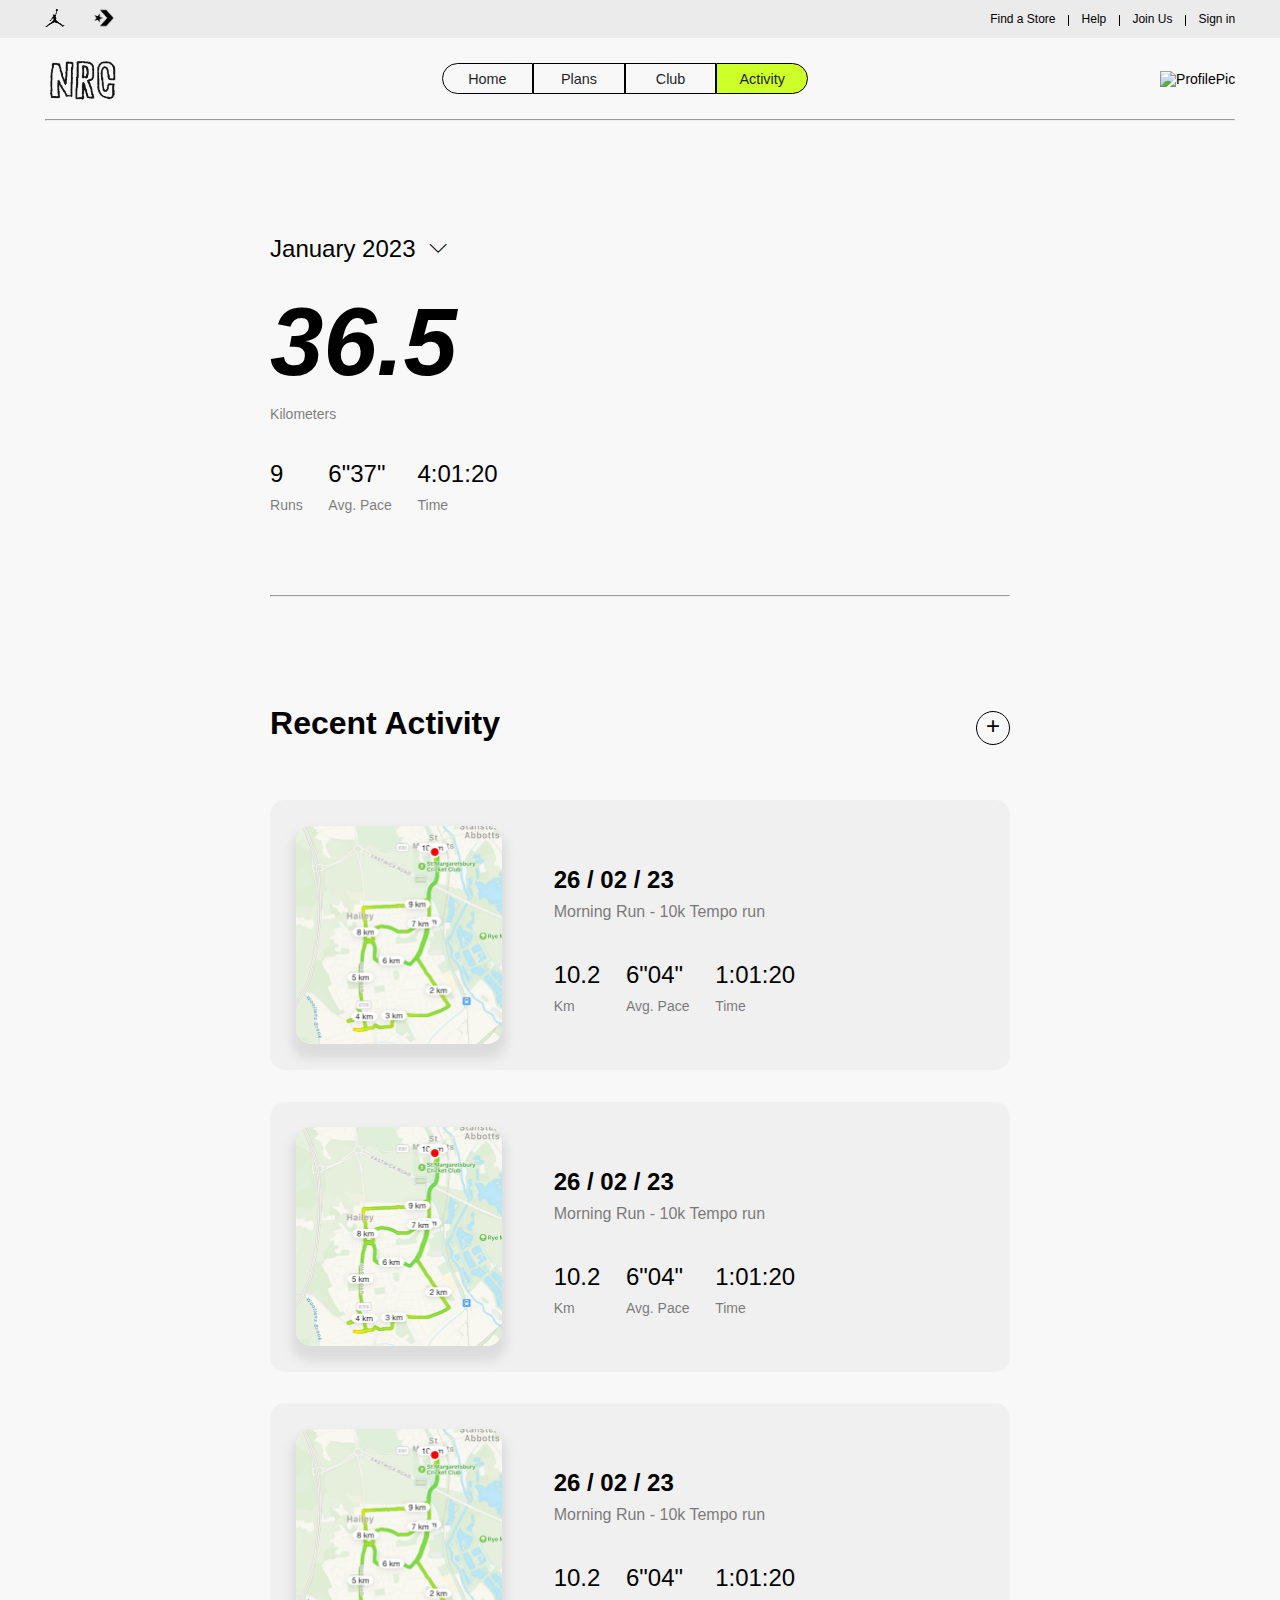
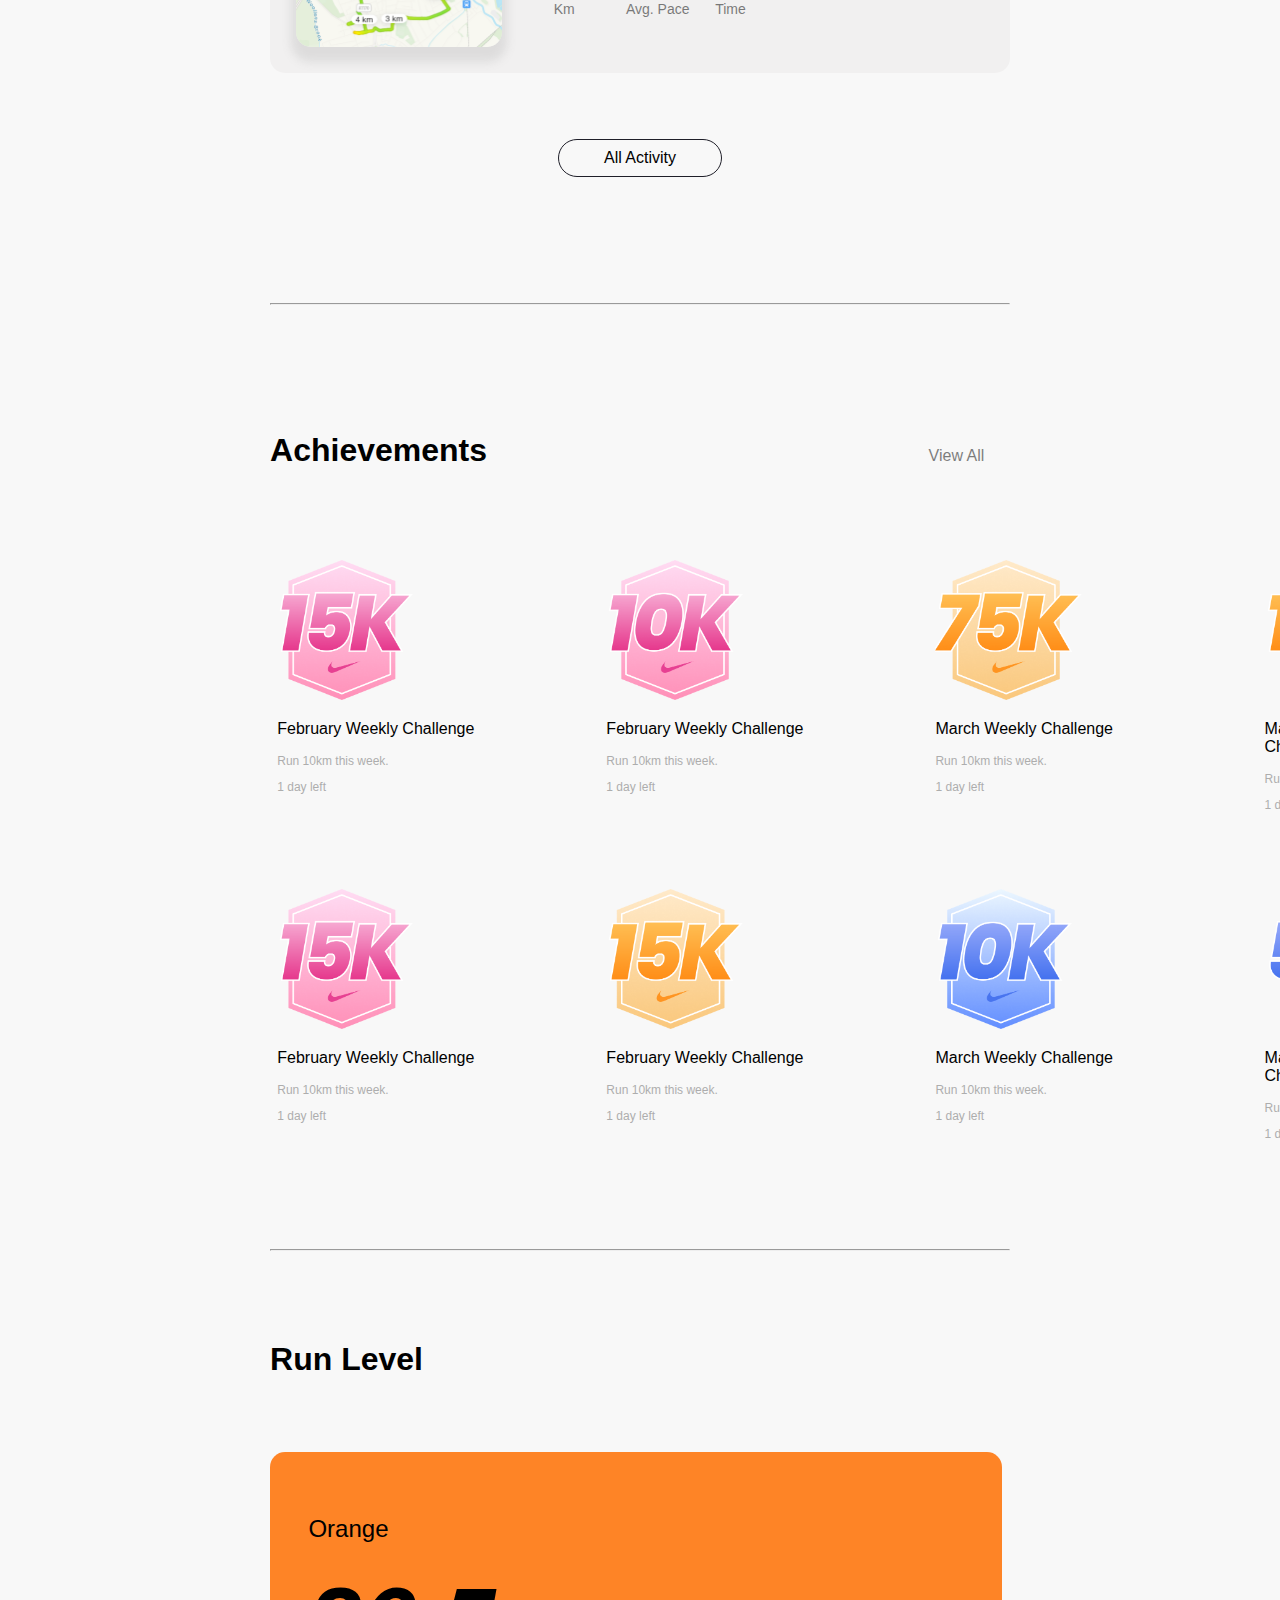
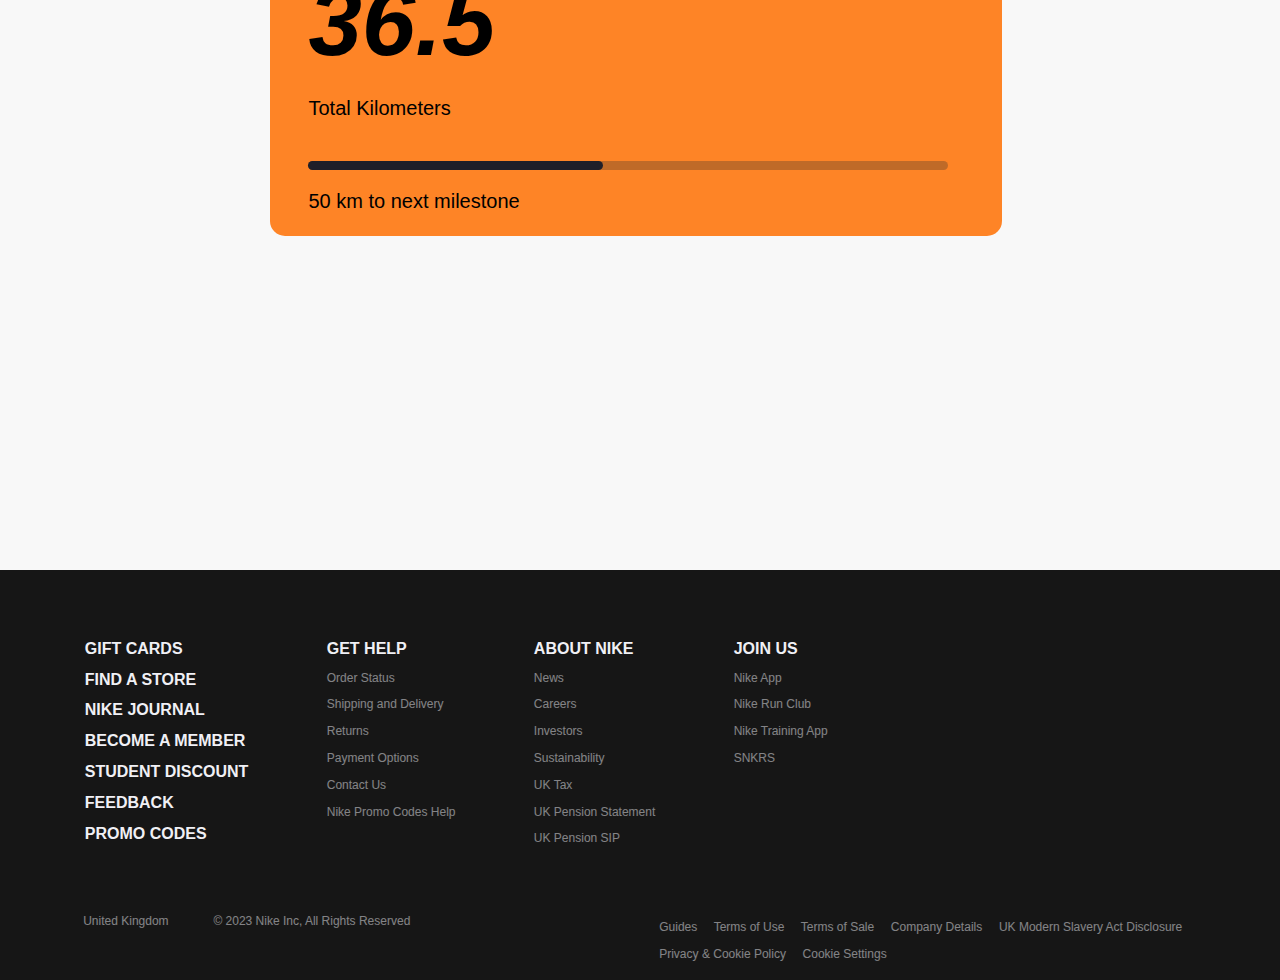
==== indexActivity.html @ 85a92c1f "modal working for activity page but non else" ====
<!DOCTYPE html>
<html lang="en">

<head>
  <meta charset="UTF-8" />
  <meta http-equiv="X-UA-Compatible" content="IE=edge" />
  <meta name="viewport" content="width=device-width, initial-scale=1.0" />
  <title>NRC</title>
  <!--SWIPER-->
  <link rel="stylesheet" href="https://cdn.jsdelivr.net/npm/swiper@9/swiper-bundle.min.css" />
  <link rel="stylesheet" href="style.css" />
  <link rel="stylesheet" href="activity.css" />
  <link rel="icon" type="image/png" href="/Images/swoosh.jpeg" />
</head>

<body>
  <!--VERY TOP BAR------------------------------->
  <section class="nikeNav">
    <span class="topLogos">
      <img class="jordCon" src="Images/jordanJumpman.png" alt="Jordan" />
      <img class="jordCon conLeft" src="Images/converse.png" alt="Converse" />
    </span>
    <ul class="nikeNavList">
      <li>Find a Store</li>
      <hr class="hr1" />
      <li>Help</li>
      <hr class="hr1" />
      <li>Join Us</li>
      <hr class="hr1" />
      <li>Sign in</li>
    </ul>
  </section>

  <!--NAV BAR------------------------------------->
  <section class="mainNavBar ">
    <nav class="nikeLogoSizing">
      <img class="nikeLogo" src="Images/NRC 1 1.png" alt="NIKE LOGO" />
    </nav>
    <span class="navBtns">
      <a href="index.html">
        <nav class="navBtnsStyle curvedEdgeLeft homeBtn">
          <p>Home</p>
        </nav>
      </a>
      <a href="indexPlans.html">
        <nav class="navBtnsStyle plansBtn">
          <p>Plans</p>
        </nav>
      </a>
      <a href="indexClub.html">
        <nav class="navBtnsStyle clubBtn">
          <p>Club</p>
        </nav>
      </a>
      <a href="indexActivity.html">
        <nav class="navBtnsStyle green curvedEdgeRight activityBtn">
          <p>Activity</p>
        </nav>
      </a>
    </span>
    <nav class="pfpSizing ">
      <img class="pfp show-modal-three " style="cursor: pointer;" src="Images/pfp.png" alt="ProfilePic" />
    </nav>
    <div class="modalThree hidden">
      <button class="close-modal-three">&times;</button>
      <img class="pfp show-modal-three pfpModalImg" style="cursor: pointer;" src="Images/pfp.png" alt="ProfilePic" />
      <h2>LEO ROBERTS</h2>
      <hr class="divider">
    <span class="friends">
      <span class="friends-titles">
      <p>FRIENDS</p>
      <input type="text" placeholder="Add friends">
    </span>
      <span class="friend-list">
        <span>
        <img class="pfp show-modal-three " style="cursor: pointer;" src="Images/pfp.png" alt="ProfilePic" />
        <p>Friend1</p>
      </span>
      <span>
        <img class="pfp show-modal-three " style="cursor: pointer;" src="Images/pfp.png" alt="ProfilePic" />
        <p>Friend1</p>
      </span>
      <span>
        <img class="pfp show-modal-three " style="cursor: pointer;" src="Images/pfp.png" alt="ProfilePic" />
        <p>Friend1</p>
      </span>
      <span>
        <img class="pfp show-modal-three " style="cursor: pointer;" src="Images/pfp.png" alt="ProfilePic" />
        <p>Friend1</p>
      </span>
      <span>
        <img class="pfp show-modal-three " style="cursor: pointer;" src="Images/pfp.png" alt="ProfilePic" />
        <p>Friend1</p>
      </span>
      <span>
        <img class="pfp show-modal-three " style="cursor: pointer;" src="Images/pfp.png" alt="ProfilePic" />
        <p>Friend1</p>
      </span>
      </span>
    </span>
    </div>
  </section>

  <div class="hiddenSpace nav--hidden"></div>


  <div id="mainPadding">

    <hr class="hr2" />

    <section class="top-section">
      <div class="left-stats">
        <p class="month-selector">January 2023 <span>⌵</span></p>

        <span>
          <p class="km-number">36.5</p>
          <p class="overall-descript">Kilometers</p>
        </span>

        <div class="left-overalls">
          <span>
            <p class="overall-numbers">9</p>
            <p class="overall-descript">Runs</p>
          </span>
          <span>
            <p class="overall-numbers">6"37"</p>
            <p class="overall-descript">Avg. Pace</p>
          </span>
          <span>
            <p class="overall-numbers">4:01:20</p>
            <p class="overall-descript">Time</p>
          </span>
        </div>
      </div>

      <div class="right-stats">
        <canvas id="myChart"></canvas>
      </div>
    </section>

    <hr class="hr3" />

    <header>
      <div>
        <h1 class="recentActivity">Recent Activity</h1>
      </div>
      <p class="add-run-button">+</p>
    </header>


    <section class="activity-pics">
      <div class="activity-picture">
        <img class="route" src="Images/map4.png" alt="map-pic" />

        <div class="right-run">
          <div>
            <span>
              <p class="run-date">26 / 02 / 23</p>
              <p class="run-title">Morning Run - 10k Tempo run</p>
            </span>
          </div>

          <div class="left-overalls run-stats">
            <span>
              <p class="overall-numbers">10.2</p>
              <p class="overall-descript">Km</p>
            </span>
            <span>
              <p class="overall-numbers">6"04"</p>
              <p class="overall-descript">Avg. Pace</p>
            </span>
            <span>
              <p class="overall-numbers">1:01:20</p>
              <p class="overall-descript">Time</p>
            </span>
          </div>
        </div>
      </div>
      <div class="activity-picture">
        <img class="route" src="Images/map4.png" alt="map-pic" />

        <div class="right-run">
          <div>
            <span>
              <p class="run-date">26 / 02 / 23</p>
              <p class="run-title">Morning Run - 10k Tempo run</p>
            </span>
          </div>

          <div class="left-overalls run-stats">
            <span>
              <p class="overall-numbers">10.2</p>
              <p class="overall-descript">Km</p>
            </span>
            <span>
              <p class="overall-numbers">6"04"</p>
              <p class="overall-descript">Avg. Pace</p>
            </span>
            <span>
              <p class="overall-numbers">1:01:20</p>
              <p class="overall-descript">Time</p>
            </span>
          </div>
        </div>
      </div>
      <div class="activity-picture">
        <img class="route" src="Images/map4.png" alt="map-pic" />

        <div class="right-run">
          <div>
            <span>
              <p class="run-date">26 / 02 / 23</p>
              <p class="run-title">Morning Run - 10k Tempo run</p>
            </span>
          </div>

          <div class="left-overalls run-stats">
            <span>
              <p class="overall-numbers">10.2</p>
              <p class="overall-descript">Km</p>
            </span>
            <span>
              <p class="overall-numbers">6"04"</p>
              <p class="overall-descript">Avg. Pace</p>
            </span>
            <span>
              <p class="overall-numbers">1:01:20</p>
              <p class="overall-descript">Time</p>
            </span>
          </div>
        </div>
      </div>
    </section>
    <span class="buttonFlex">
      <button class="show-modal" href="">All Activity</button>
    </span>

    <div class="modal hidden">
      <button class="close-modal">&times;</button>
      <h2>All Activity</h2>
      <section>
        <div class="activity-picture">
          <img class="route" src="Images/map4.png" alt="map-pic" />

          <div class="right-run">
            <div>
              <span>
                <p class="run-date">26 / 02 / 23</p>
                <p class="run-title">Morning Run - 10k Tempo run</p>
              </span>
            </div>

            <div class="left-overalls run-stats">
              <span>
                <p class="overall-numbers">10.2</p>
                <p class="overall-descript">Km</p>
              </span>
              <span>
                <p class="overall-numbers">6"04"</p>
                <p class="overall-descript">Avg. Pace</p>
              </span>
              <span>
                <p class="overall-numbers">1:01:20</p>
                <p class="overall-descript">Time</p>
              </span>
            </div>
          </div>
        </div>
        <div class="activity-picture">
          <img class="route" src="Images/map4.png" alt="map-pic" />

          <div class="right-run">
            <div>
              <span>
                <p class="run-date">26 / 02 / 23</p>
                <p class="run-title">Morning Run - 10k Tempo run</p>
              </span>
            </div>

            <div class="left-overalls run-stats">
              <span>
                <p class="overall-numbers">10.2</p>
                <p class="overall-descript">Km</p>
              </span>
              <span>
                <p class="overall-numbers">6"04"</p>
                <p class="overall-descript">Avg. Pace</p>
              </span>
              <span>
                <p class="overall-numbers">1:01:20</p>
                <p class="overall-descript">Time</p>
              </span>
            </div>
          </div>
        </div>
        <div class="activity-picture">
          <img class="route" src="Images/map4.png" alt="map-pic" />

          <div class="right-run">
            <div>
              <span>
                <p class="run-date">26 / 02 / 23</p>
                <p class="run-title">Morning Run - 10k Tempo run</p>
              </span>
            </div>

            <div class="left-overalls run-stats">
              <span>
                <p class="overall-numbers">10.2</p>
                <p class="overall-descript">Km</p>
              </span>
              <span>
                <p class="overall-numbers">6"04"</p>
                <p class="overall-descript">Avg. Pace</p>
              </span>
              <span>
                <p class="overall-numbers">1:01:20</p>
                <p class="overall-descript">Time</p>
              </span>
            </div>
          </div>
        </div>
      </section>
    </div>


    <hr class="hr4" />
    <header>
      <div>
        <h1 class="recentActivity">Achievements</h1>
      </div>


      <span class="viewScrollSection">
        <p style="cursor: pointer;" class="viewAll show-modal-two">View All</p>
        <span>
          <div class="modalTwo hidden">
            <button class="close-modal-two">&times;</button>
            <h2>All Achievements</h2>
            <div class="grid-container" style="padding: 0px; padding-top: 3vh;">
              <div class="grid-item ">
                <img class="gridImage" src="challenges/feb15k.png" alt="ChallengeBadge" />
                <p>February Weekly Challenge</p>
                <p class="gridBottomText">Run 10km this week.</p>
                <p class="gridBottomText">1 day left</p>
              </div>
              <div class="grid-item">
                <img class="gridImage" src="challenges/feb10k.png" alt="ChallengeBadge" />
                <p>February Weekly Challenge</p>
                <p class="gridBottomText">Run 10km this week.</p>
                <p class="gridBottomText">1 day left</p>
              </div>
              <div class="grid-item">
                <img class="gridImage" src="challenges/march75k.png" alt="ChallengeBadge" />
                <p>March Weekly Challenge</p>
                <p class="gridBottomText">Run 10km this week.</p>
                <p class="gridBottomText">1 day left</p>
              </div>
              <div class="grid-item">
                <img class="gridImage" src="challenges/march100k.png" alt="ChallengeBadge" />
                <p>
                  March Weekly <br />
                  Challenge
                </p>
                <p class="gridBottomText">Run 10km this week.</p>
                <p class="gridBottomText">1 day left</p>
              </div>
              <div class="grid-item">
                <img class="gridImage" src="challenges/feb15k.png" alt="ChallengeBadge" />
                <p>February Weekly Challenge</p>
                <p class="gridBottomText">Run 10km this week.</p>
                <p class="gridBottomText">1 day left</p>
              </div>
              <div class="grid-item">
                <img class="gridImage" src="challenges/march15k.png" alt="ChallengeBadge" />
                <p>February Weekly Challenge</p>
                <p class="gridBottomText">Run 10km this week.</p>
                <p class="gridBottomText">1 day left</p>
              </div>
              <div class="grid-item">
                <img class="gridImage" src="challenges/jan10k.png" alt="ChallengeBadge" />
                <p>March Weekly Challenge</p>
                <p class="gridBottomText">Run 10km this week.</p>
                <p class="gridBottomText">1 day left</p>
              </div>
              <div class="grid-item">
                <img class="gridImage" src="challenges/jan50k.png" alt="ChallengeBadge" />
                <p>
                  March Weekly <br />
                  Challenge
                </p>
                <p class="gridBottomText">Run 10km this week.</p>
                <p class="gridBottomText">1 day left</p>
              </div>
            </div>
            <div class="grid-container" style="padding: 0px;">
              <div class="grid-item ">
                <img class="gridImage" src="challenges/feb15k.png" alt="ChallengeBadge" />
                <p>February Weekly Challenge</p>
                <p class="gridBottomText">Run 10km this week.</p>
                <p class="gridBottomText">1 day left</p>
              </div>
              <div class="grid-item">
                <img class="gridImage" src="challenges/feb10k.png" alt="ChallengeBadge" />
                <p>February Weekly Challenge</p>
                <p class="gridBottomText">Run 10km this week.</p>
                <p class="gridBottomText">1 day left</p>
              </div>
              <div class="grid-item">
                <img class="gridImage" src="challenges/march75k.png" alt="ChallengeBadge" />
                <p>March Weekly Challenge</p>
                <p class="gridBottomText">Run 10km this week.</p>
                <p class="gridBottomText">1 day left</p>
              </div>
              <div class="grid-item">
                <img class="gridImage" src="challenges/march100k.png" alt="ChallengeBadge" />
                <p>
                  March Weekly <br />
                  Challenge
                </p>
                <p class="gridBottomText">Run 10km this week.</p>
                <p class="gridBottomText">1 day left</p>
              </div>
              <div class="grid-item">
                <img class="gridImage" src="challenges/feb15k.png" alt="ChallengeBadge" />
                <p>February Weekly Challenge</p>
                <p class="gridBottomText">Run 10km this week.</p>
                <p class="gridBottomText">1 day left</p>
              </div>
              <div class="grid-item">
                <img class="gridImage" src="challenges/march15k.png" alt="ChallengeBadge" />
                <p>February Weekly Challenge</p>
                <p class="gridBottomText">Run 10km this week.</p>
                <p class="gridBottomText">1 day left</p>
              </div>
              <div class="grid-item">
                <img class="gridImage" src="challenges/jan10k.png" alt="ChallengeBadge" />
                <p>March Weekly Challenge</p>
                <p class="gridBottomText">Run 10km this week.</p>
                <p class="gridBottomText">1 day left</p>
              </div>
              <div class="grid-item">
                <img class="gridImage" src="challenges/jan50k.png" alt="ChallengeBadge" />
                <p>
                  March Weekly <br />
                  Challenge
                </p>
                <p class="gridBottomText">Run 10km this week.</p>
                <p class="gridBottomText">1 day left</p>
              </div>
            </div>

          </div>

      


    </header>
    <div class="grid-container">
      <div class="grid-item">
        <img class="gridImage" src="challenges/feb15k.png" alt="ChallengeBadge" />
        <p>February Weekly Challenge</p>
        <p class="gridBottomText">Run 10km this week.</p>
        <p class="gridBottomText">1 day left</p>
      </div>
      <div class="grid-item">
        <img class="gridImage" src="challenges/feb10k.png" alt="ChallengeBadge" />
        <p>February Weekly Challenge</p>
        <p class="gridBottomText">Run 10km this week.</p>
        <p class="gridBottomText">1 day left</p>
      </div>
      <div class="grid-item">
        <img class="gridImage" src="challenges/march75k.png" alt="ChallengeBadge" />
        <p>March Weekly Challenge</p>
        <p class="gridBottomText">Run 10km this week.</p>
        <p class="gridBottomText">1 day left</p>
      </div>
      <div class="grid-item">
        <img class="gridImage" src="challenges/march100k.png" alt="ChallengeBadge" />
        <p>
          March Weekly <br />
          Challenge
        </p>
        <p class="gridBottomText">Run 10km this week.</p>
        <p class="gridBottomText">1 day left</p>
      </div>
      <div class="grid-item">
        <img class="gridImage" src="challenges/feb15k.png" alt="ChallengeBadge" />
        <p>February Weekly Challenge</p>
        <p class="gridBottomText">Run 10km this week.</p>
        <p class="gridBottomText">1 day left</p>
      </div>
      <div class="grid-item">
        <img class="gridImage" src="challenges/march15k.png" alt="ChallengeBadge" />
        <p>February Weekly Challenge</p>
        <p class="gridBottomText">Run 10km this week.</p>
        <p class="gridBottomText">1 day left</p>
      </div>
      <div class="grid-item">
        <img class="gridImage" src="challenges/jan10k.png" alt="ChallengeBadge" />
        <p>March Weekly Challenge</p>
        <p class="gridBottomText">Run 10km this week.</p>
        <p class="gridBottomText">1 day left</p>
      </div>
      <div class="grid-item">
        <img class="gridImage" src="challenges/jan50k.png" alt="ChallengeBadge" />
        <p>
          March Weekly <br />
          Challenge
        </p>
        <p class="gridBottomText">Run 10km this week.</p>
        <p class="gridBottomText">1 day left</p>
      </div>
    </div>

    <hr class="hr3" />
    <header>
      <div>
        <h1 class="recentActivity">Run Level</h1>
      </div>
    </header>
    <span class="bottomImages">
      <div class="bottomImage">
        <div class="runLevel">
  
          <span class="runLevelInner">
            <p class="month-selector">Orange</p>
            <p class="km-number">36.5</p>
                      <p class="levelDescript totalKm">Total Kilometers</p>
          </span>
    
          <span class="slider-thumb">
          </span> 
         <span class="slider-track">
         </span> 
         <p class="levelDescript">50 km to next milestone</p>
        </div>
      </div>
    </span>

  </div>
  <div class="overlay hidden"></div>
  <!--FOOTER---------------------------------->
  <footer>
    <div class="footer-lists">
      <ul>
        <li class="footerTitle">GIFT CARDS</li>
        <li class="footerTitle">FIND A STORE</li>
        <li class="footerTitle">NIKE JOURNAL</li>
        <li class="footerTitle">BECOME A MEMBER</li>
        <li class="footerTitle">STUDENT DISCOUNT</li>
        <li class="footerTitle">FEEDBACK</li>
        <li class="footerTitle">PROMO CODES</li>
      </ul>
      <ul>
        <li class="footerTitle">GET HELP</li>
        <li class="footerBody">Order Status</li>
        <li class="footerBody">Shipping and Delivery</li>
        <li class="footerBody">Returns</li>
        <li class="footerBody">Payment Options</li>
        <li class="footerBody">Contact Us</li>
        <li class="footerBody">Nike Promo Codes Help</li>
      </ul>

      <ul>
        <li class="footerTitle">ABOUT NIKE</li>
        <li class="footerBody">News</li>
        <li class="footerBody">Careers</li>
        <li class="footerBody">Investors</li>
        <li class="footerBody">Sustainability</li>
        <li class="footerBody">UK Tax</li>
        <li class="footerBody">UK Pension Statement</li>
        <li class="footerBody">UK Pension SIP</li>
      </ul>

      <ul>
        <li class="footerTitle">JOIN US</li>
        <li class="footerBody">Nike App</li>
        <li class="footerBody">Nike Run Club</li>
        <li class="footerBody">Nike Training App</li>
        <li class="footerBody">SNKRS</li>
      </ul>
    </div>

    <div class="footerBottom">
      <div class="footerBottomLeft">
        <p>United Kingdom</p>
        <p>© 2023 Nike Inc, All Rights Reserved</p>
      </div>

      <div class="footerBottomRight">
        <p>
          Guides &nbsp;&nbsp;&nbsp; Terms of Use &nbsp;&nbsp;&nbsp; Terms of
          Sale &nbsp;&nbsp;&nbsp; Company Details &nbsp;&nbsp;&nbsp; UK Modern
          Slavery Act Disclosure &nbsp;&nbsp;&nbsp;
          <br />
          Privacy & Cookie Policy &nbsp;&nbsp;&nbsp; Cookie Settings
        </p>
      </div>
    </div>
  </footer>
  <script src="https://cdn.jsdelivr.net/npm/swiper@9/swiper-bundle.min.js"></script>
  <!-- <script src="https://cdnjs.cloudflare.com/ajax/libs/Chart.js/2.5.0/Chart.min.js"></script> -->
  <script src="script.js"></script>
  <script src="activity.js"></script>
  <script src="modals.js"></script>
</body>

</html>
---- style.css ----
html,
body {
  margin: 0px;
  padding: 0px;
  font-family: "HelveticaNeue-Light", "Helvetica Neue Light", "Helvetica Neue",
    "Poppins", Helvetica, Arial, "Lucida Grande", sans-serif;
  background-color: #f8f8f8;
}

a:link {
  text-decoration: none;
  color: #1f1f29;
}

a:visited {
  text-decoration: none;
  color: #1f1f29;
}

a:hover {
  text-decoration: none;
}

a:active {
  text-decoration: none;
}

.nikeNav {
  background-color: #ebebeb;
  display: flex;
  justify-content: space-between;
  padding-left: 3.5vw;
  padding-right: 3.5vw;
  align-items: center;
}

.nikeNavList {
  display: flex;
  gap: 1vw;
  list-style: none;
  font-size: 0.75rem;
}

.jordCon {
  height: 20px;
}

.conLeft {
  padding-left: 2vw;
}

.hr1 {
  margin: 0px;
  margin-top: 3px;
  border: none;
  width: 0.5px;
  background-color: black;
}

/*--------------------------------------NAVBAR*/

.mainNavBar {
  display: flex;
  justify-content: space-between;
  align-items: center;
  padding-top: 2.5vh;
  padding-bottom: 2.5vh;
  padding-left: 3.5vw;
  padding-right: 3.5vw;
}

.navbar2 {
  height: 3vh;
  position: fixed;
  background-color: #f8f8f8;
  width: 92vw;
  z-index: 100;
  top: 0px;
}


#mainPadding {
  padding-left: 3.5vw;
  padding-right: 3.5vw;
}

.navBtns {
  display: flex;
  gap: 0px;
  font-size: 0.9rem;
  flex: 1;
}

.navBtnsStyle {
  display: flex;
  gap: 50px;
  border: 1px solid black;
  width: 7vw;
  height: 3.25vh;
  margin: 0px;
  align-items: center;
  justify-content: center;
  cursor: pointer;
}

.curvedEdgeLeft {
  border-top-left-radius: 80px;
  border-bottom-left-radius: 80px;
}

.curvedEdgeRight {
  border-top-right-radius: 80px;
  border-bottom-right-radius: 80px;
}

.nikeLogoSizing {
  flex: 1;
  height: 4vh;
}

.nikeLogo {
  height: 5vh;
}

.pfp {
  height: 5vh;
}

.pfpSizing {
  flex: 1;
  text-align: end;
}

.hr2 {
  margin: 0px;
}

.navBtnsStyle:hover {
  background-color:  rgb(205, 255, 40);
}

.nav--hidden {
  position: absolute !important;
  top: -999px !important;
  left: -999px !important;
}

.hiddenSpace {
  height: 10.5vh;
}



/*--------------------------------------FRONTPAGE*/

header {
  display: flex;
  justify-content: space-between;
  align-items: baseline;
  margin-top: 10vh;
  padding-left: 17.5vw;
  padding-right: 17.5vw;
}

h1 {
  margin: 0px;
  padding-bottom: 1.5vh;
  font-size: 2rem;
}

.subHead {
  margin: 0px;
  font-size: 1.2rem;
}

.viewAll {
  opacity: 50%;
  font-size: 1rem;
}

.heroImage {
  height: 80vh;
  margin-top: 5vh;
  width: 100%;
  object-fit: cover;
  border-radius: 10px;
}

.scrollBar {
  display: flex;
  justify-content: center;
  gap: 2vw;
  padding-top: 1.5vh;
  padding-bottom: 10vh;
}

.scrollIndicators {
  width: 5vw;
  height: 0.75vh;
  background-color: rgb(240, 240, 240);
  border-radius: 100px;
}

.green {
  background-color: rgb(205, 255, 40);
}

/*--------------------------------------COMMUNITY*/

h2 {
  margin: 0px;
  padding-bottom: 1.5vh;
  font-size: 2rem;
}

.scroll {
  display: flex;
  justify-content: space-between;
  align-items: baseline;
  padding-left: 17.5vw;
  padding-right: 17.5vw;
}

.scrollSection {
  display: flex;
  margin-top: 5vh;
  margin-bottom: 10vh;
  gap: 3vw;
  margin-left: 3.5vw;
}

.nameDistance {
  line-height: 1vh;
}

.innerScroll {
  display: flex;
  flex-direction: column;
  height: fit-content;
}

.innerCommunitySub {
  display: flex;
  padding-top: 1.5vh;
  gap: 2vw;
  align-items: center;
}

.scrollPic {
  height: 400px;
  width: 400px;
}

.viewScrollSection {
  display: flex;
  gap: 2vw;
  align-items: center;
}

.scrollBtn {
  background-color: #efefef;
  border: none;
  border-radius: 100px;
  height: 5vh;
  width: 3vw;
  font-size: 1rem;
  color: #1f1f29;
  cursor: pointer;
}

.activeBtn {
  background-color: #e1e1e1;
  color: #1f1f29;
}

/*--------------------------------------COACHSEC*/

.coachSec {
  padding-top: 10vh;
  background-color: rgb(22, 22, 22);
}

.coachBack {
  background-color: rgb(22, 22, 22);
  margin-top: 0;
  padding-top: 5vh;
  margin-bottom: 0px;
  padding-bottom: 10vh;
  margin-bottom: 10vh;
  padding-left: 3.5vw;
}

.coachWhite {
  color: rgb(255, 255, 255);
}

.btnReverse {
  background-color: rgba(56, 56, 56, 0.614);
  color: white;
}

.activeBtnReverse {
  background-color: rgba(84, 84, 84, 0.614);
  color: white;
}



/*--------------------------------------BOTTOMSEC*/

button {
  font-family: "Poppins", sans-serif;
  width: auto;
  font-size: 1rem;
  align-self: center;
  background-color: #1f1f29;
  border: 1px #1f1f29 solid;
  border-radius: 50px;
  padding-left: 1vw;
  padding-right: 1vw;
  padding-top: 1vh;
  padding-bottom: 1vh;
  margin-top: 1vh;
  color: #f0f0f5;
}

.bottom-link-section {
  padding-left: 17.5vw;
  padding-right: 17.5vw;
}

.bottomImage {
  height: 60vh;
  margin-top: 5vh;
  margin-bottom: 3vh;
  width: 100%;
}

.bottomText {
  font-size: 1.2rem;
}

/*--------------------------------------FOOTER*/

footer {
  margin-top: 15vh;
  background-color: rgb(22, 22, 22);
}

.footer-lists {
  padding: 3.5vw;
  display: flex;
  list-style: none;
  font-size: 0.75rem;
  gap: 3vw;
}

.footerTitle {
  font-weight: bold;
  font-size: 1rem;
  opacity: 100%;
}

.footerBody {
  opacity: 50%;
}

footer ul {
  list-style-type: none;
  color: #f0f0f5;
}

footer li {
  padding-top: 1vw;
}

.footerBottomLeft {
  display: flex;
  gap: 3.5vw;
  padding-left: 3.5vw;
  color: #f0f0f5;
  font-size: 0.75rem;
  opacity: 50%;
  flex: 1;
}

.footerBottomRight {
  display: flex;
  gap: 3.5vw;
  padding-right: 3.5vw;
  color: #f0f0f5;
  font-size: 0.75rem;
  opacity: 50%;
  flex: 1;
  line-height: 3vh;
}

.footerBottom {
  display: flex;
  padding-left: 3vw;
}

/*--------------------------------------SWIPER*/

html,
body {
  position: relative;
  height: 100%;
}

body {
  background: #f8f8f8;
  font-family: Helvetica Neue, Helvetica, Arial, sans-serif;
  font-size: 14px;
  color: #000;
  margin: 0;
  padding: 0;
}

.swiper {
  width: 100%;
  height: 53vh;
}




.swiper-slide {
  text-align: center;
  font-size: 18px;
  background: #f8f8f8;
  display: flex;
  justify-content: center;
  align-items: center;
}

.swiper-slide img {
  display: block;
  width: 100%;
  height: 100%;
  object-fit: cover;
}


.swiper {
  margin-left: auto;
  margin-right: auto;
}

.comBox {
  flex-direction: column;
  height: 50vh;
}

.mySwiper3 {
  height: 80vh;
  padding-bottom: 8vh;
}


/*---------MODAL----------*/

.close-modal, .close-modal-two, .close-modal-three, .close-modal-four, .close-modal-five, .close-modal-six, .close-modal-seven {
  position: absolute;
  top: 0vh;
  right: 1.5vw;
  font-size: 4rem;
  color: #333;
  cursor: pointer;
  border: none;
  background: none;
}


/* -------------------------- */
/* CLASSES TO MAKE MODAL WORK */
.hidden {
  display: none;
}

.modal, .modalTwo, .modalThree, .modalFour, .modalFive, .modalSix, .modalSeven {
  position: absolute;
  top: 50%;
  left: 50%;
  transform: translate(-50%, -50%);
  width: 60%;
  max-height: 50vh;
  background-color:#f8f8f8;
  padding: 6rem;
  border-radius: 5px;
  box-shadow: 0 3rem 5rem rgba(0, 0, 0, 0.3);
  z-index: 10;
  position: fixed;
  overflow: scroll;
  overflow-x: hidden;
}



.overlay {
  position: absolute;
  top: 0;
  left: 0;
  width: 100%;
  height: 100%;
  background-color: rgba(0, 0, 0, 0.356);
  backdrop-filter: blur(7px);
  z-index: 5;
  position: fixed;
}




/*-------FRIENDS MODAL--------------*/

.modalThree {
  display: flex;
  justify-content: center;
  flex-direction: column;
  align-items: center;
}

.pfpModalImg {
  height: 15vh;
  padding-bottom: 3.5vh;
}

.friends {
  width: 100%;
  padding-top: 3vw;
}

.friend-list {
   display: flex;
   gap: 5vw;
   padding-top: 5vh;
}

.friend-list img {
  height: 9vh;
}

.friend-list span {
  text-align: center;
}

.friends-titles {
  flex-direction: row;
  display: flex;
  justify-content: space-between;
}

.friends-titles input {
align-self: center;
border: 1px black solid;
padding: 0.5vw;
background-color: #f8f8f8;
}

.divider {
  height: 0.1vh;
  width: 100%;
  background-color: #1f1f29;
  margin-top: 3vw;
}
---- activity.css ----
header {
  padding-left: 17.6vw;
  padding-right: 17.6vw;
}

.add-run-button {
  border: 1px black solid;
  border-radius: 50%;
  font-size: 1.5rem;
  width: 2.5vw;
  height: 2.5vw;
  text-align: center;
  line-height: 2.25vw;
}

.add-run-button:hover {
  background-color: #1f1f29;
  color: #f8f8f8;
  cursor: pointer;
}

.buttonFlex button {
  background-color: #f8f8f8;
  color: black;
  padding-left: 3.5vw;
  padding-right: 3.5vw;
}

.buttonFlex button:hover {
  background-color: black;
  color: #f8f8f8;
  cursor: pointer;
}


.activity-picture {
  display: flex;
  width: 100%;
  margin-top: 3.5vh;
  margin-bottom: 3.5vh;
  height:30vh;
  background-color: rgb(241, 240, 240);
  border-radius: 15px;
}


.activity-pics {
  padding-left: 17.6vw;
  padding-right: 17.6vw;
}

.right-run {
  display: flex;
  flex-direction: column;
  padding-left: 2vw;
  justify-content: center;
}
.buttonFlex {
  justify-content: center;
  display: flex;
  padding-top: 2vw;
}


.run-date {

  font-size: 1.5rem;
  font-weight: bolder;
  margin-bottom: 1vh;
}

.run-title {
  font-size: 1rem;
  margin-top: 0px;
  opacity: 50%;
}

.route {
  margin: 2vw;
  border-radius: 15px;
  box-shadow: 0px 10px 10px 5px rgba(122, 122, 122, 0.169);
}

.grid-container {
  display: grid;
  grid-template-columns: auto auto auto auto;
  padding-left: 15.6vw;
  padding-right: 15.6vw;
  padding-top: 5vh;
}
.grid-item {
  background-color: #f8f8f8;
  padding: 20px;
  margin: 1vw;
  text-align: center;
  aspect-ratio: 1;
  font-size: 1rem;
  text-align: left;
  cursor: pointer;
}
.gridImage {
  height: 15.5vh;
}

.gridBottomText {
  font-size: 0.75rem;
  opacity: 60%;
  color: rgb(124, 124, 124);
}

.bottomImages {
padding-left: 17.6vw;
padding-right: 17.6vw;
}

.bottomImage {
  width: 61.5%;
}

/*------------------TOP STATS--------------*/

.month-selector {
  font-size: 1.5rem;
  font-weight: 500;
}

.month-selector span {
  position: relative;
  bottom: 0.5vh;
  left: 0.5vw;
  cursor: pointer;
}

.top-section {
  padding-top: 10vh;
  display: flex;
  gap: 5vw;
}

.left-stats {
  padding-left: 17.6vw;
}

.hr3 {
  margin-top: 7vh;
  margin-bottom: 7vh;
  margin-right: 17.6vw;
  margin-left: 17.6vw;
}

.hr4 {
  margin-top: 14vh;
  margin-bottom: 14vh;
  margin-right: 17.6vw;
  margin-left: 17.6vw;
}

.km-number {
  font-size: 6rem;
  margin-bottom: 0vh;
  margin-top: 1vh;
  font-weight: bolder;
  font-style: italic;
}

.left-overalls {
  display: flex;
  gap: 2vw;
}

.overall-descript {
  opacity: 50%;
  margin-top: 1vh;
}

.overall-numbers {
  font-size: 1.5rem;
  font-weight: 500;
  margin-bottom: 0%;
}

#myChart {
  width: 100%;
  width: 500px;
  padding-top: 7.5vh;
}

.runLevel {
  background-color: rgba(255, 111, 0, 0.847);
  margin-left: 17.6vw;
  margin-right: 17.6vw;
  width: 100%;
  height: 30vw;
  display: flex;
  justify-content: flex-start;
  border-radius: 15px;
  flex-direction: column;
}

.runLevelInner {
padding: 3vw;
padding-bottom: 1vw;
}

.levelDescript {
  padding-left: 3vw;
  font-size: 1.25rem;
}

.totalKm {
padding-left: 0vw;
font-size: 1.25rem;
}


.slider-track {
  background-color: #2d2d2d4d;
  width: 50vw;
  height: 1vh;
  margin-left: 3vw;
  margin-right: 3vw;
  border-radius: 50px;
}
.slider-thumb {
  background-color: #1f1f29;
  width: 23vw;
  height: 1vh;
  margin-left: 3vw;
  margin-right: 3vw;
  border-radius: 50px;
  position: relative;
  top: 1vh;
}

.hidden {
  display: none;
}
/*---------MODAL----------*/

/* -------------------------- */
/* CLASSES TO MAKE MODAL WORK */
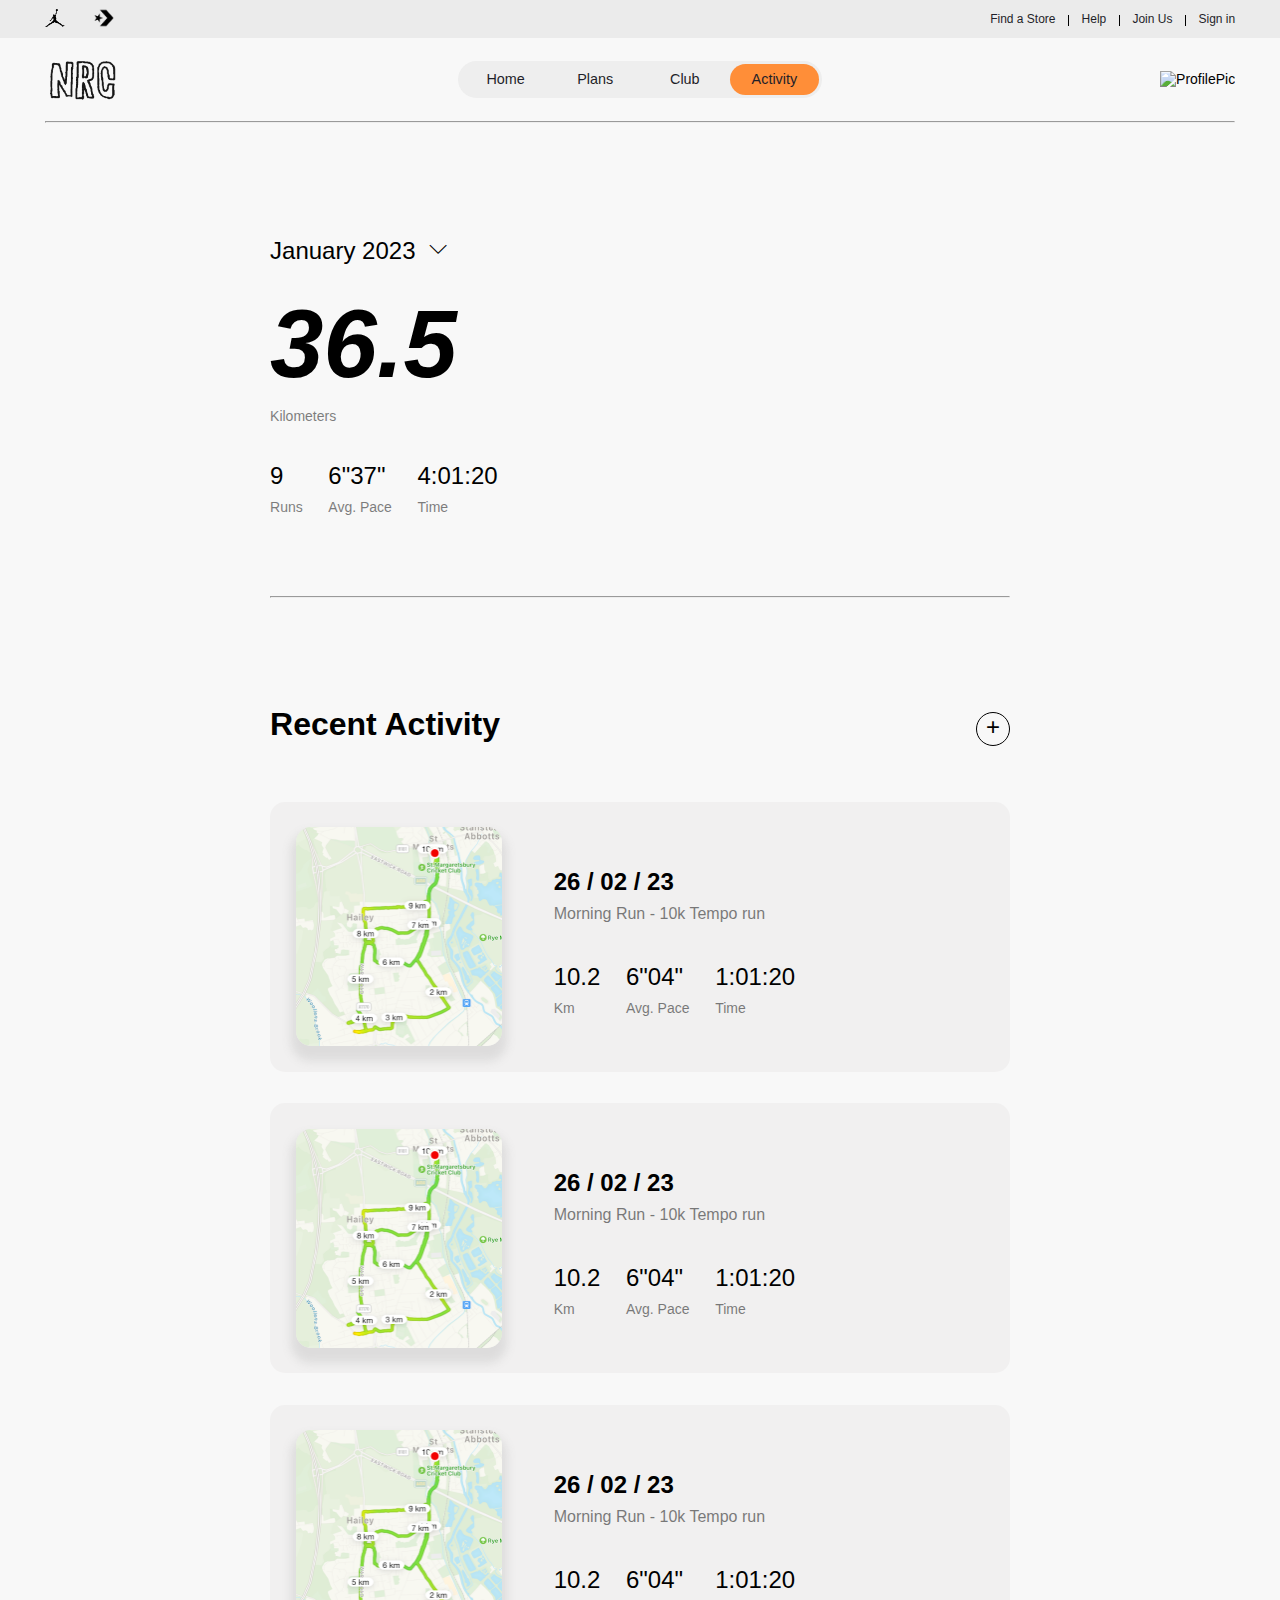
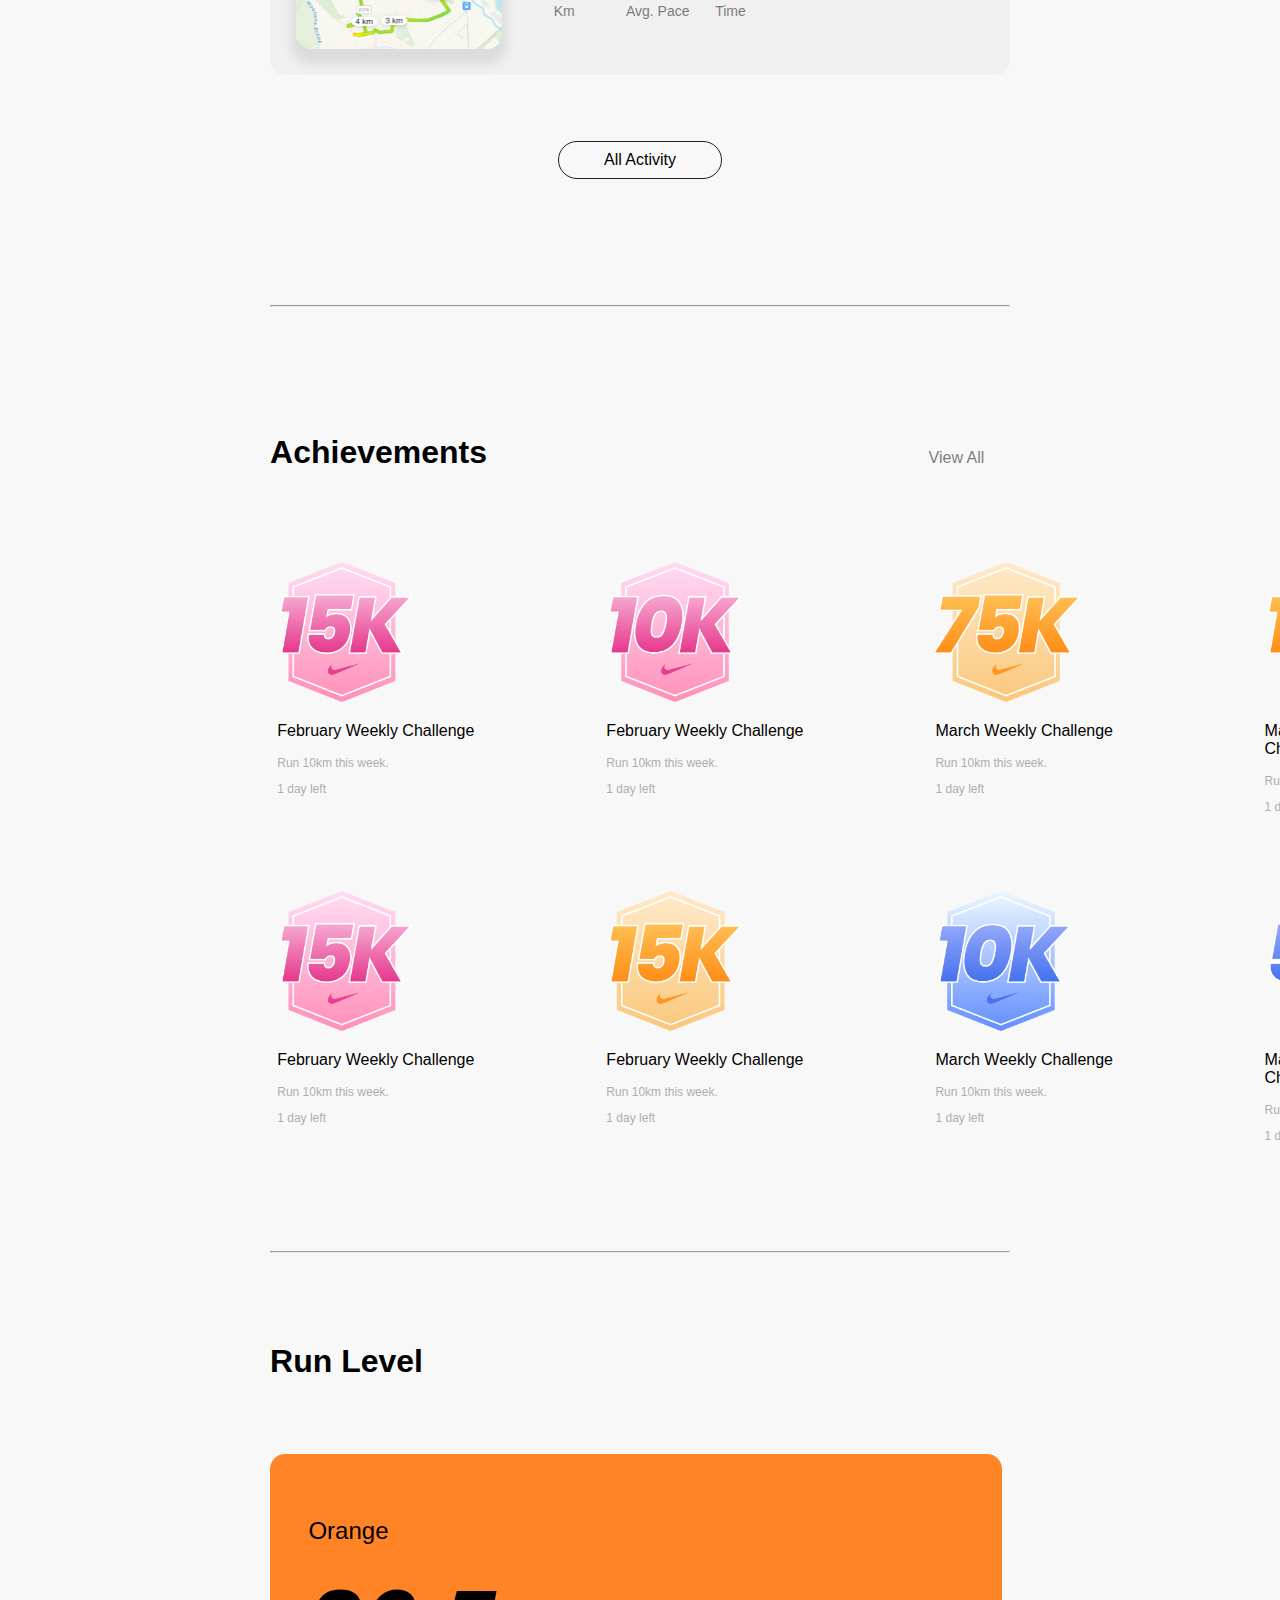
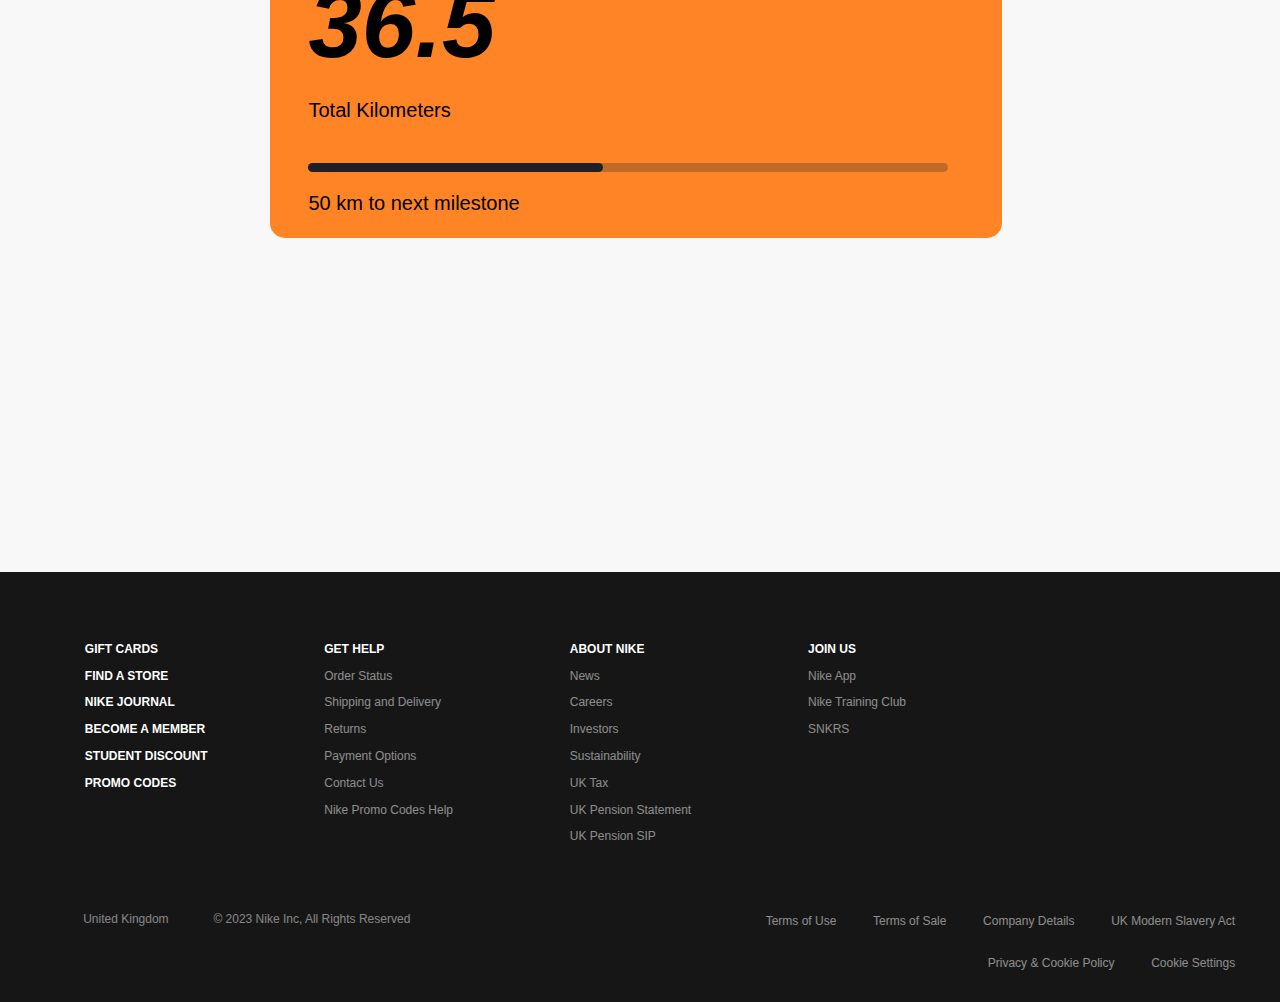
==== commit ade3ad3a: "links" ====
--- a/indexActivity.html
+++ b/indexActivity.html
@@ -13,7 +13,7 @@
   <link rel="icon" type="image/png" href="/Images/swoosh.jpeg" />
 </head>
 
-<body>
+<body class="body">
   <!--VERY TOP BAR------------------------------->
   <section class="nikeNav">
     <span class="topLogos">
@@ -21,20 +21,20 @@
       <img class="jordCon conLeft" src="Images/converse.png" alt="Converse" />
     </span>
     <ul class="nikeNavList">
-      <li>Find a Store</li>
+      <a href="https://www.nike.com/gb/retail"><li>Find a Store</li></a>
       <hr class="hr1" />
-      <li>Help</li>
+      <a href="https://www.nike.com/gb/help"><li>Help</li></a>
       <hr class="hr1" />
-      <li>Join Us</li>
+      <a href="https://www.nike.com/gb/membership"><li>Join Us</li></a>
       <hr class="hr1" />
-      <li>Sign in</li>
+      <a href="https://accounts.nike.com/lookup?client_id=4fd2d5e7db76e0f85a6bb56721bd51df&redirect_uri=https://www.nike.com/auth/login&response_type=code&scope=openid%20nike.digital%20profile%20email%20phone%20flow%20country&state=e9e12141063e4f27853cc35dc41969b0&code_challenge=bNxYoQGjSrFiPA5Y9u_S4s_GWmfU_3yEQnSY3MFP9Jw&code_challenge_method=S256"><li>Sign in</li></a>
     </ul>
   </section>
 
   <!--NAV BAR------------------------------------->
   <section class="mainNavBar ">
     <nav class="nikeLogoSizing">
-      <img class="nikeLogo" src="Images/NRC 1 1.png" alt="NIKE LOGO" />
+      <a href="index.html"><img class="nikeLogo" src="Images/NRC 1 1.png" alt="NIKE LOGO" /></a>
     </nav>
     <span class="navBtns">
       <a href="index.html">
@@ -544,41 +544,88 @@
   <footer>
     <div class="footer-lists">
       <ul>
-        <li class="footerTitle">GIFT CARDS</li>
-        <li class="footerTitle">FIND A STORE</li>
-        <li class="footerTitle">NIKE JOURNAL</li>
-        <li class="footerTitle">BECOME A MEMBER</li>
-        <li class="footerTitle">STUDENT DISCOUNT</li>
-        <li class="footerTitle">FEEDBACK</li>
-        <li class="footerTitle">PROMO CODES</li>
+        <a href="https://www.nike.com/gb/gift-cards">
+          <li class="footerTitle">GIFT CARDS</li>
+        </a>
+        <a href="https://www.nike.com/gb/retail/">
+          <li class="footerTitle">FIND A STORE</li>
+        </a>
+        <a href="https://www.nike.com/gb/stories">
+          <li class="footerTitle">NIKE JOURNAL</li>
+        </a>
+        <a href="https://www.nike.com/gb/membership">
+          <li class="footerTitle">BECOME A MEMBER</li>
+        </a>
+        <a href="https://www.nike.com/gb/student-discount">
+          <li class="footerTitle">STUDENT DISCOUNT</li>
+        </a>
+        <a href="https://www.nike.com/gb/promo-code">
+          <li class="footerTitle">PROMO CODES</li>
+        </a>
       </ul>
       <ul>
-        <li class="footerTitle">GET HELP</li>
-        <li class="footerBody">Order Status</li>
-        <li class="footerBody">Shipping and Delivery</li>
-        <li class="footerBody">Returns</li>
-        <li class="footerBody">Payment Options</li>
-        <li class="footerBody">Contact Us</li>
-        <li class="footerBody">Nike Promo Codes Help</li>
+        <a href="https://www.nike.com/gb/help">
+          <li class="footerTitle">GET HELP</li>
+        </a>
+        <a href="https://www.nike.com/gb/orders/details">
+          <li class="footerBody">Order Status</li>
+        </a>
+        <a href="https://www.nike.com/gb/help/a/shipping-delivery-eu">
+          <li class="footerBody">Shipping and Delivery</li>
+        </a>
+        <a href="https://www.nike.com/gb/help/a/returns-policy-eu">
+          <li class="footerBody">Returns</li>
+        </a>
+        <a href="https://www.nike.com/gb/help/a/payment-options-eu">
+          <li class="footerBody">Payment Options</li>
+        </a>
+        <a href="https://www.nike.com/gb/help/#contact">
+          <li class="footerBody">Contact Us</li>
+        </a>
+        <a href="https://www.nike.com/gb/help/a/promo-apply-eu">
+          <li class="footerBody">Nike Promo Codes Help</li>
+        </a>
       </ul>
 
       <ul>
-        <li class="footerTitle">ABOUT NIKE</li>
-        <li class="footerBody">News</li>
-        <li class="footerBody">Careers</li>
-        <li class="footerBody">Investors</li>
-        <li class="footerBody">Sustainability</li>
-        <li class="footerBody">UK Tax</li>
-        <li class="footerBody">UK Pension Statement</li>
-        <li class="footerBody">UK Pension SIP</li>
+        <a href="https://about.nike.com/en">
+          <li class="footerTitle">ABOUT NIKE</li>
+        </a>
+        <a href="https://about.nike.com/en/newsroom">
+          <li class="footerBody">News</li>
+        </a>
+        <a href="https://jobs.nike.com">
+          <li class="footerBody">Careers</li>
+        </a>
+        <a href="https://investors.nike.com/Home/default.aspx">
+          <li class="footerBody">Investors</li>
+        </a>
+        <a href="https://www.nike.com/gb/sustainability">
+          <li class="footerBody">Sustainability</li>
+        </a>
+        <a href="https://www.nike.com/gb/help/a/uk-tax-strategy"></a>
+        <li class="footerBody">UK Tax</li></a>
+        <a
+          href="https://assets.commerce.nikecloud.com/gethelp/nike+(uk)+benefits/nike+(uk)+limited+retirement+benefits+scheme.pdf"></a>
+        <li class="footerBody">UK Pension Statement</li></a>
+        <a
+          href="https://www.nike.com/pdf/limited-retirement-benefits-scheme-statement-investment-principles-sip-en-gb.pdf">
+          <li class="footerBody">UK Pension SIP</li>
+        </a>
       </ul>
 
       <ul>
-        <li class="footerTitle">JOIN US</li>
-        <li class="footerBody">Nike App</li>
-        <li class="footerBody">Nike Run Club</li>
-        <li class="footerBody">Nike Training App</li>
-        <li class="footerBody">SNKRS</li>
+        <a href="https://www.nike.com/gb/membership">
+          <li class="footerTitle">JOIN US</li>
+        </a>
+        <a href="https://www.nike.com/gb/nike-app">
+          <li class="footerBody">Nike App</li>
+        </a>
+        <a href="https://www.nike.com/gb/ntc-app">
+          <li class="footerBody">Nike Training Club</li>
+        </a>
+        <a href="https://www.nike.com/gb/launch"></a>
+        <li class="footerBody">SNKRS</li></a>
       </ul>
     </div>
 
@@ -589,13 +636,37 @@
       </div>
 
       <div class="footerBottomRight">
-        <p>
-          Guides &nbsp;&nbsp;&nbsp; Terms of Use &nbsp;&nbsp;&nbsp; Terms of
-          Sale &nbsp;&nbsp;&nbsp; Company Details &nbsp;&nbsp;&nbsp; UK Modern
-          Slavery Act Disclosure &nbsp;&nbsp;&nbsp;
-          <br />
-          Privacy & Cookie Policy &nbsp;&nbsp;&nbsp; Cookie Settings
-        </p>
+        <span>
+          <a
+            href="https://agreementservice.svs.nike.com/gb/en_gb/rest/agreement?agreementType=termsOfUse&uxId=com.nike&country=GB&language=en&requestType=redirect">
+            <p class="lesserInfo">Terms of Use </p>
+          </a> &nbsp;&nbsp;&nbsp;&nbsp;&nbsp;&nbsp;&nbsp;&nbsp;
+          &nbsp;&nbsp;
+          <a href="https://www.nike.com/gb/nike-app">
+            <p class="lesserInfo">Terms of Sale </p>
+          </a> &nbsp;&nbsp;&nbsp;&nbsp;&nbsp;&nbsp;&nbsp;&nbsp;
+          &nbsp;&nbsp;
+          <a href="https://www.nike.com/gb/nike-app">
+            <p class="lesserInfo">Company Details </p>
+          </a> &nbsp;&nbsp;&nbsp;&nbsp;&nbsp;&nbsp;&nbsp;&nbsp;
+          &nbsp;&nbsp;
+          <a href="https://www.nike.com/gb/nike-app">
+            <p class="lesserInfo">UK Modern Slavery Act </p>
+          </a>
+        </span>
+
+        <span>
+          <a href="https://www.nike.com/gb/nike-app">
+            <p class="lesserInfo">Privacy & Cookie Policy </p>
+          </a>
+          &nbsp;&nbsp;&nbsp;&nbsp;&nbsp;&nbsp;&nbsp;&nbsp;
+          &nbsp;&nbsp;
+
+          <a href="https://www.nike.com/gb/nike-app">
+            <p class="lesserInfo">Cookie Settings </p>
+          </a>
+        </span>
+
       </div>
     </div>
   </footer>
--- a/style.css
+++ b/style.css
@@ -5,6 +5,7 @@
   font-family: "HelveticaNeue-Light", "Helvetica Neue Light", "Helvetica Neue",
     "Poppins", Helvetica, Arial, "Lucida Grande", sans-serif;
   background-color: #f8f8f8;
+  
 }
 
 a:link {
@@ -39,6 +40,14 @@
   gap: 1vw;
   list-style: none;
   font-size: 0.75rem;
+}
+
+.topLinks:hover {
+  opacity: 40%;
+}
+
+.jordCon:hover {
+  opacity: 40%;
 }
 
 .jordCon {
@@ -78,7 +87,6 @@
   top: 0px;
 }
 
-
 #mainPadding {
   padding-left: 3.5vw;
   padding-right: 3.5vw;
@@ -88,21 +96,24 @@
   display: flex;
   gap: 0px;
   font-size: 0.9rem;
-  flex: 1;
+  flex: 0.5;
+  background-color: #dedede63;
+  padding:0.25vw;
+  border-radius: 80px;
 }
 
 .navBtnsStyle {
   display: flex;
   gap: 50px;
-  border: 1px solid black;
+border-radius: 80px;
   width: 7vw;
-  height: 3.25vh;
+  height: 3.5vh;
   margin: 0px;
   align-items: center;
   justify-content: center;
   cursor: pointer;
 }
-
+/* 
 .curvedEdgeLeft {
   border-top-left-radius: 80px;
   border-bottom-left-radius: 80px;
@@ -111,7 +122,7 @@
 .curvedEdgeRight {
   border-top-right-radius: 80px;
   border-bottom-right-radius: 80px;
-}
+} */
 
 .nikeLogoSizing {
   flex: 1;
@@ -136,7 +147,7 @@
 }
 
 .navBtnsStyle:hover {
-  background-color:  rgb(205, 255, 40);
+  background-color:  rgba(255, 138, 49, 0.965);
 }
 
 .nav--hidden {
@@ -148,8 +159,6 @@
 .hiddenSpace {
   height: 10.5vh;
 }
-
-
 
 /*--------------------------------------FRONTPAGE*/
 
@@ -183,7 +192,6 @@
   margin-top: 5vh;
   width: 100%;
   object-fit: cover;
-  border-radius: 10px;
 }
 
 .scrollBar {
@@ -202,7 +210,7 @@
 }
 
 .green {
-  background-color: rgb(205, 255, 40);
+  background-color:  rgba(255, 138, 49, 0.965);
 }
 
 /*--------------------------------------COMMUNITY*/
@@ -303,8 +311,6 @@
   background-color: rgba(84, 84, 84, 0.614);
   color: white;
 }
-
-
 
 /*--------------------------------------BOTTOMSEC*/
 
@@ -345,6 +351,8 @@
 footer {
   margin-top: 15vh;
   background-color: rgb(22, 22, 22);
+  font-family: "HelveticaNeue-Light", "Helvetica Neue Light", "Helvetica Neue",
+    "Poppins", Helvetica, Arial, "Lucida Grande", sans-serif;
 }
 
 .footer-lists {
@@ -352,7 +360,7 @@
   display: flex;
   list-style: none;
   font-size: 0.75rem;
-  gap: 3vw;
+  gap: 6vw;
 }
 
 .footerTitle {
@@ -363,6 +371,11 @@
 
 .footerBody {
   opacity: 50%;
+  color: white;
+}
+
+.footerBody:hover {
+  opacity: 100%;
 }
 
 footer ul {
@@ -386,19 +399,39 @@
 
 .footerBottomRight {
   display: flex;
-  gap: 3.5vw;
+  flex-direction: column;
   padding-right: 3.5vw;
   color: #f0f0f5;
   font-size: 0.75rem;
   opacity: 50%;
   flex: 1;
-  line-height: 3vh;
+  line-height: 2vh;
+  padding-bottom: 2vh;
+  align-items: flex-end;
+}
+
+.lesserInfo {
+  color: white;
+}
+.lesserInfo:hover {
+  color: #858585;
+}
+
+.footerBottomRight span {
+  display: flex;
+  
 }
 
 .footerBottom {
   display: flex;
   padding-left: 3vw;
 }
+
+.footerTitle{
+  color: white;
+  font-size: 0.75rem;
+}
+
 
 /*--------------------------------------SWIPER*/
 
@@ -422,9 +455,6 @@
   height: 53vh;
 }
 
-
-
-
 .swiper-slide {
   text-align: center;
   font-size: 18px;
@@ -441,7 +471,6 @@
   object-fit: cover;
 }
 
-
 .swiper {
   margin-left: auto;
   margin-right: auto;
@@ -457,10 +486,12 @@
   padding-bottom: 8vh;
 }
 
-
 /*---------MODAL----------*/
 
-.close-modal, .close-modal-two, .close-modal-three, .close-modal-four, .close-modal-five, .close-modal-six, .close-modal-seven {
+.close-modal,
+.close-modal-two,
+.close-modal-three,
+.close-modal-Four {
   position: absolute;
   top: 0vh;
   right: 1.5vw;
@@ -471,21 +502,23 @@
   background: none;
 }
 
-
 /* -------------------------- */
 /* CLASSES TO MAKE MODAL WORK */
 .hidden {
   display: none;
 }
 
-.modal, .modalTwo, .modalThree, .modalFour, .modalFive, .modalSix, .modalSeven {
+.modal,
+.modalTwo,
+.modalThree,
+.modalFour {
   position: absolute;
   top: 50%;
   left: 50%;
   transform: translate(-50%, -50%);
   width: 60%;
   max-height: 50vh;
-  background-color:#f8f8f8;
+  background-color: #f8f8f8;
   padding: 6rem;
   border-radius: 5px;
   box-shadow: 0 3rem 5rem rgba(0, 0, 0, 0.3);
@@ -493,8 +526,24 @@
   position: fixed;
   overflow: scroll;
   overflow-x: hidden;
-}
-
+  border-radius: 40px;
+}
+
+.modal::-webkit-scrollbar {
+  display: none;
+}
+
+.modalTwo::-webkit-scrollbar {
+  display: none;
+}
+
+.modalThree::-webkit-scrollbar {
+  display: none;
+}
+
+.modalFour::-webkit-scrollbar {
+  display: none;
+}
 
 
 .overlay {
@@ -509,8 +558,10 @@
   position: fixed;
 }
 
-
-
+.overflow-lock {
+  overflow-y: hidden;
+  margin-right: 1vw;
+}
 
 /*-------FRIENDS MODAL--------------*/
 
@@ -519,6 +570,7 @@
   justify-content: center;
   flex-direction: column;
   align-items: center;
+  overflow-y: hidden;
 }
 
 .pfpModalImg {
@@ -532,9 +584,9 @@
 }
 
 .friend-list {
-   display: flex;
-   gap: 5vw;
-   padding-top: 5vh;
+  display: flex;
+  gap: 5vw;
+  padding-top: 5vh;
 }
 
 .friend-list img {
@@ -552,10 +604,12 @@
 }
 
 .friends-titles input {
-align-self: center;
-border: 1px black solid;
-padding: 0.5vw;
-background-color: #f8f8f8;
+  align-self: center;
+  border: 1px black solid;
+  padding: 0.5vw;
+  background-color: #f8f8f8;
+  border-radius: 15px;
+  padding-left: 0.75vw;
 }
 
 .divider {
@@ -563,4 +617,42 @@
   width: 100%;
   background-color: #1f1f29;
   margin-top: 3vw;
-}+}
+
+.hidden {
+  display: none;
+}
+
+/*-------COMMUNITY MODAL--------------*/
+
+.map-row {
+  display: flex;
+gap: 3vw;
+}
+
+.modal-maps {
+  padding-top: 5vh;
+  flex-direction: column;
+  display: flex;
+  align-items: center;
+  font-weight: 400;
+  font-size: 1.25rem;
+  
+}
+
+.modal-map-pic {
+  width: 17.5vw;
+  border-radius: 15px;
+
+
+}
+
+.map-text {
+  padding: 1vw;
+  width: 86%;
+  border-radius: 15px;
+  background-color: #cbcbcb28;
+text-align: center;
+}
+
+
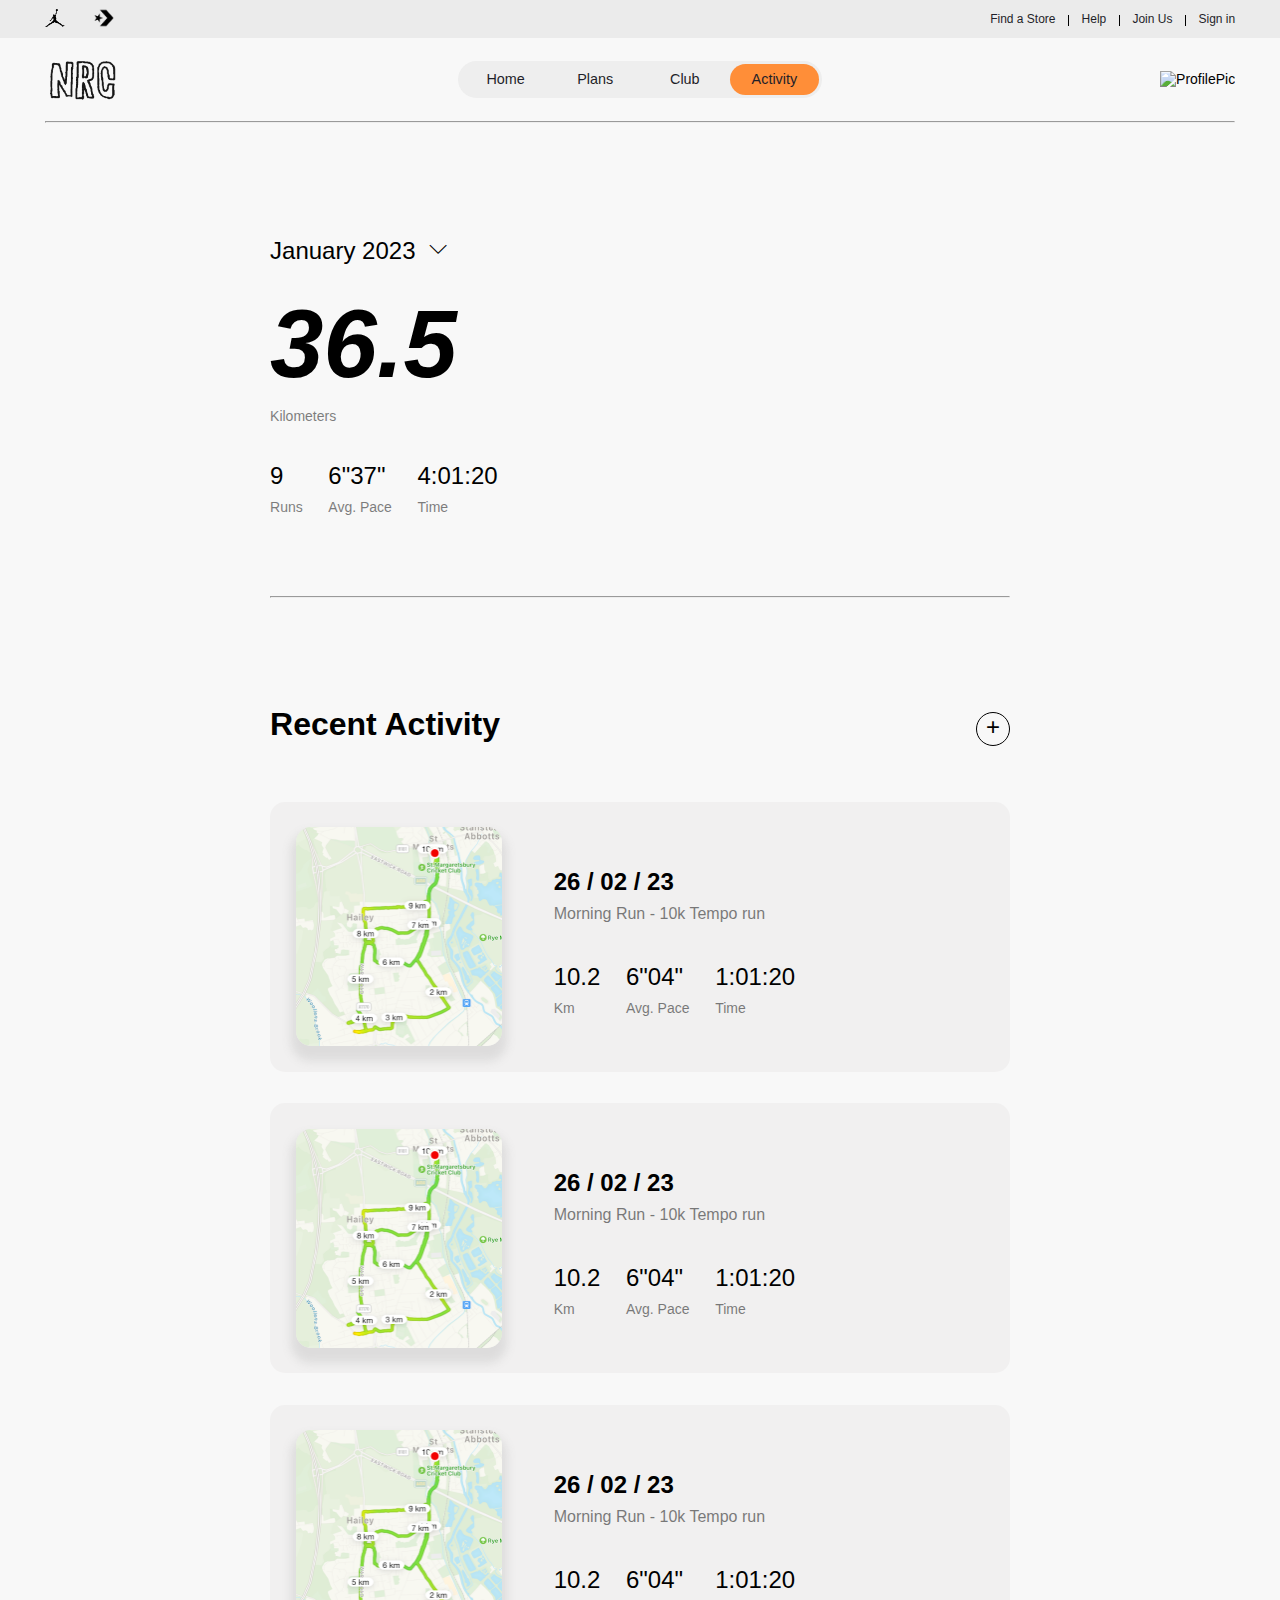
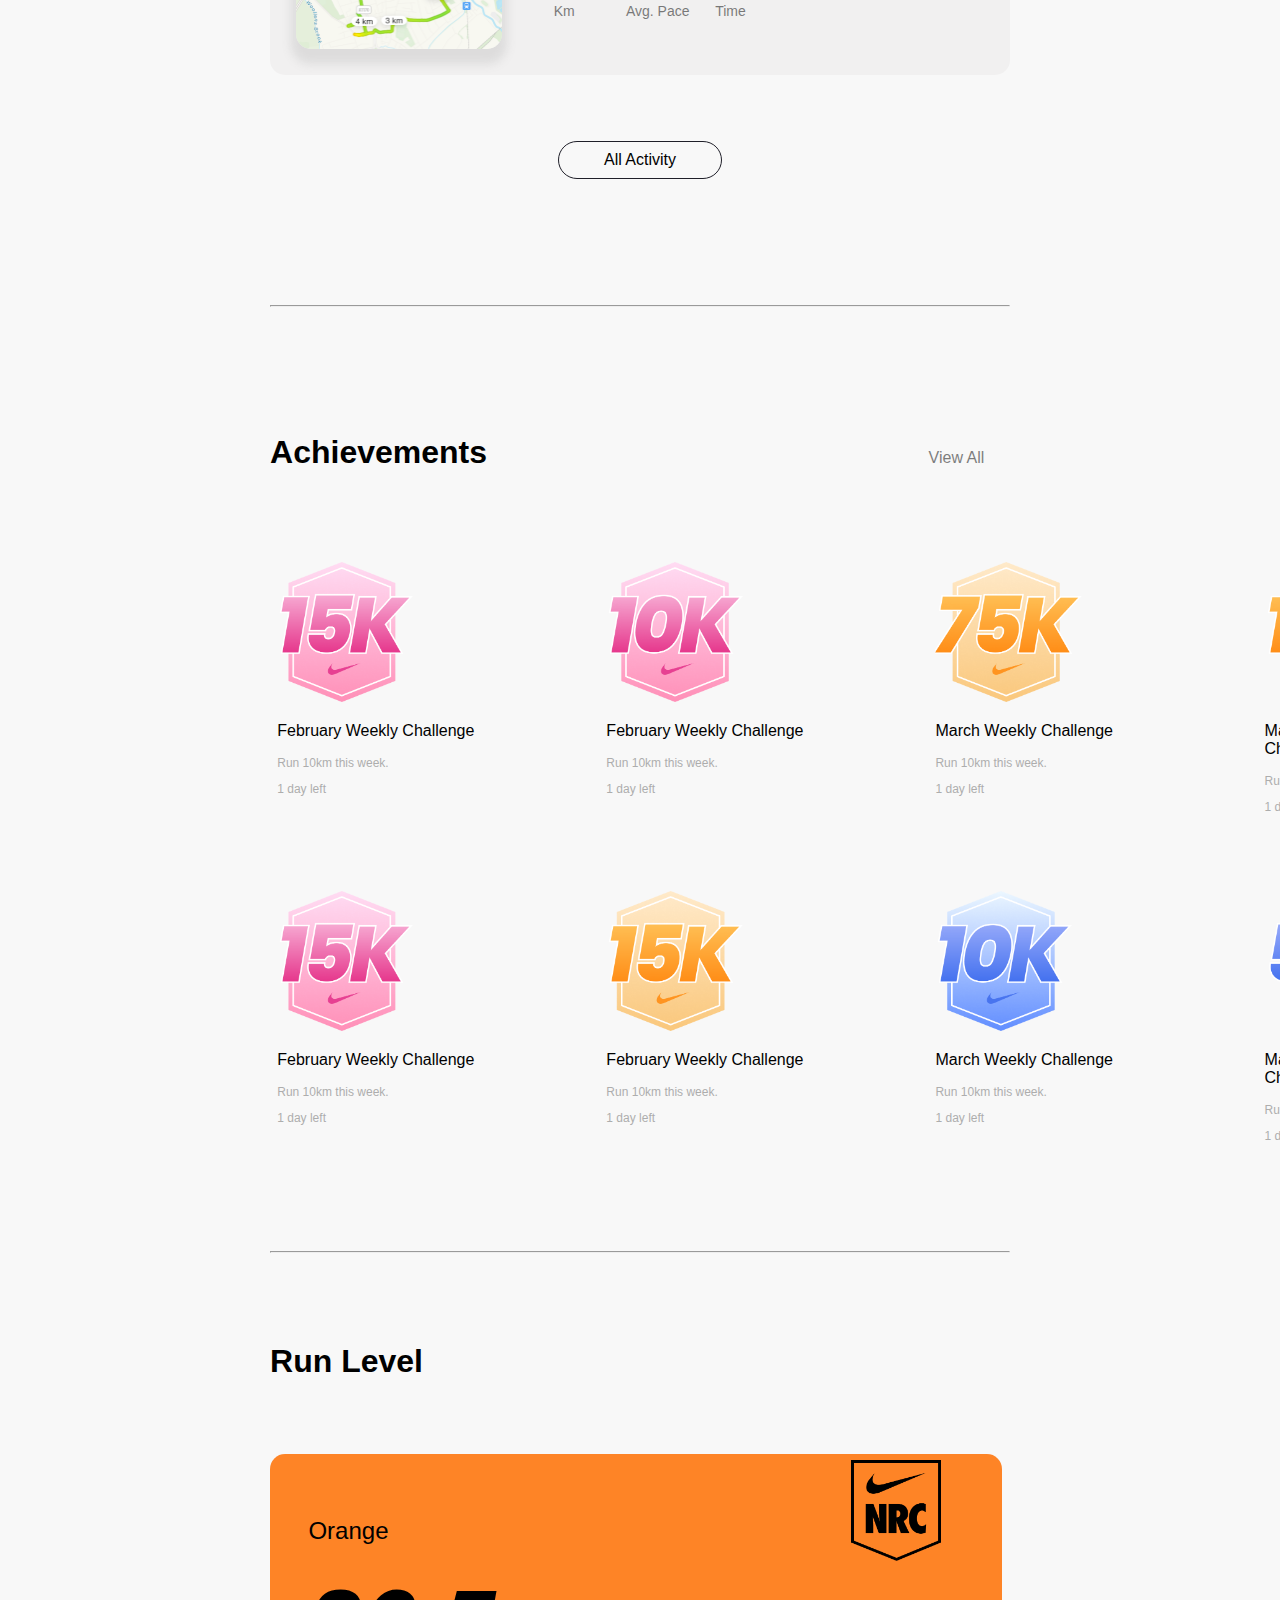
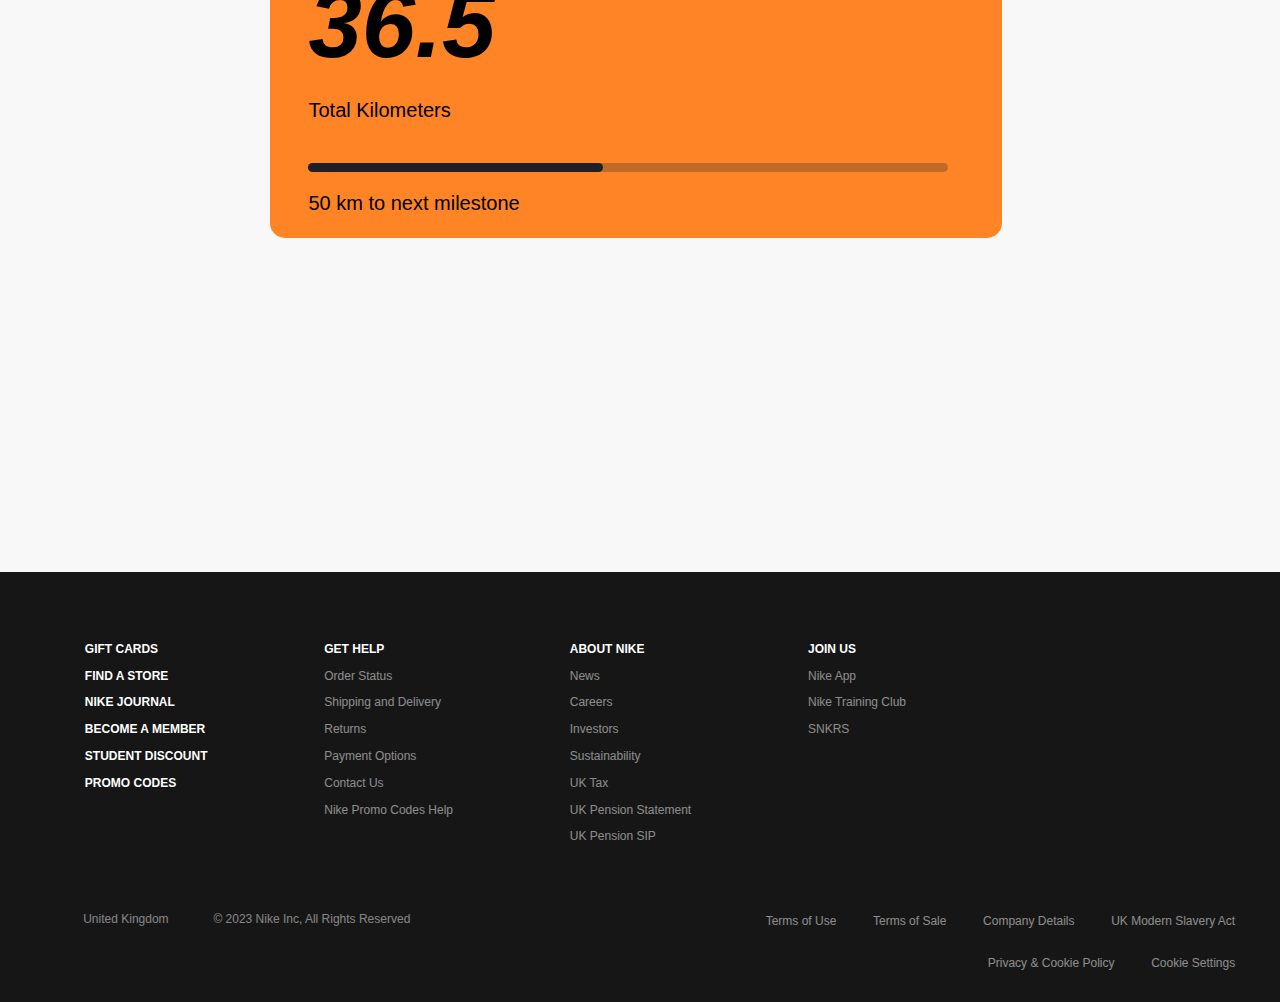
==== commit c32fdc2c: "changes to images + favicon" ====
--- a/indexActivity.html
+++ b/indexActivity.html
@@ -10,24 +10,24 @@
   <link rel="stylesheet" href="https://cdn.jsdelivr.net/npm/swiper@9/swiper-bundle.min.css" />
   <link rel="stylesheet" href="style.css" />
   <link rel="stylesheet" href="activity.css" />
-  <link rel="icon" type="image/png" href="/Images/swoosh.jpeg" />
+  <link rel="icon" type="image/png" href="/Images/favicon.png" />
 </head>
 
 <body class="body">
   <!--VERY TOP BAR------------------------------->
   <section class="nikeNav">
     <span class="topLogos">
-      <img class="jordCon" src="Images/jordanJumpman.png" alt="Jordan" />
-      <img class="jordCon conLeft" src="Images/converse.png" alt="Converse" />
+      <a href="https://www.nike.com/gb/jordan"><img class="jordCon" src="Images/jordanJumpman.png" alt="Jordan" /></a> 
+      <a href="https://www.converse.com/gb"><img class="jordCon conLeft" src="Images/converse.png" alt="Converse" /></a> 
     </span>
     <ul class="nikeNavList">
-      <a href="https://www.nike.com/gb/retail"><li>Find a Store</li></a>
+      <a class="topLinks" href="https://www.nike.com/gb/retail"><li>Find a Store</li></a>
       <hr class="hr1" />
-      <a href="https://www.nike.com/gb/help"><li>Help</li></a>
+      <a class="topLinks" href="https://www.nike.com/gb/help"><li>Help</li></a>
       <hr class="hr1" />
-      <a href="https://www.nike.com/gb/membership"><li>Join Us</li></a>
+      <a class="topLinks" href="https://www.nike.com/gb/membership"><li>Join Us</li></a>
       <hr class="hr1" />
-      <a href="https://accounts.nike.com/lookup?client_id=4fd2d5e7db76e0f85a6bb56721bd51df&redirect_uri=https://www.nike.com/auth/login&response_type=code&scope=openid%20nike.digital%20profile%20email%20phone%20flow%20country&state=e9e12141063e4f27853cc35dc41969b0&code_challenge=bNxYoQGjSrFiPA5Y9u_S4s_GWmfU_3yEQnSY3MFP9Jw&code_challenge_method=S256"><li>Sign in</li></a>
+      <a class="topLinks" href="https://accounts.nike.com/lookup?client_id=4fd2d5e7db76e0f85a6bb56721bd51df&redirect_uri=https://www.nike.com/auth/login&response_type=code&scope=openid%20nike.digital%20profile%20email%20phone%20flow%20country&state=e9e12141063e4f27853cc35dc41969b0&code_challenge=bNxYoQGjSrFiPA5Y9u_S4s_GWmfU_3yEQnSY3MFP9Jw&code_challenge_method=S256"><li>Sign in</li></a>
     </ul>
   </section>
 
@@ -522,8 +522,8 @@
     <span class="bottomImages">
       <div class="bottomImage">
         <div class="runLevel">
-  
           <span class="runLevelInner">
+
             <p class="month-selector">Orange</p>
             <p class="km-number">36.5</p>
                       <p class="levelDescript totalKm">Total Kilometers</p>
@@ -535,7 +535,9 @@
          </span> 
          <p class="levelDescript">50 km to next milestone</p>
         </div>
-      </div>
+        <img class="nrc-activity-logo" src="./Images/nrcactivitylogo.png" alt="NRC ACTIVITY LOGO">
+      </div>
+      
     </span>
 
   </div>
--- a/style.css
+++ b/style.css
@@ -5,7 +5,6 @@
   font-family: "HelveticaNeue-Light", "Helvetica Neue Light", "Helvetica Neue",
     "Poppins", Helvetica, Arial, "Lucida Grande", sans-serif;
   background-color: #f8f8f8;
-  
 }
 
 a:link {
@@ -344,6 +343,7 @@
 
 .bottomText {
   font-size: 1.2rem;
+  line-height: 3.5vh;
 }
 
 /*--------------------------------------FOOTER*/
--- a/activity.css
+++ b/activity.css
@@ -32,17 +32,15 @@
   cursor: pointer;
 }
 
-
 .activity-picture {
   display: flex;
   width: 100%;
   margin-top: 3.5vh;
   margin-bottom: 3.5vh;
-  height:30vh;
+  height: 30vh;
   background-color: rgb(241, 240, 240);
   border-radius: 15px;
 }
-
 
 .activity-pics {
   padding-left: 17.6vw;
@@ -61,9 +59,7 @@
   padding-top: 2vw;
 }
 
-
 .run-date {
-
   font-size: 1.5rem;
   font-weight: bolder;
   margin-bottom: 1vh;
@@ -109,8 +105,8 @@
 }
 
 .bottomImages {
-padding-left: 17.6vw;
-padding-right: 17.6vw;
+  padding-left: 17.6vw;
+  padding-right: 17.6vw;
 }
 
 .bottomImage {
@@ -198,8 +194,8 @@
 }
 
 .runLevelInner {
-padding: 3vw;
-padding-bottom: 1vw;
+  padding: 3vw;
+  padding-bottom: 1vw;
 }
 
 .levelDescript {
@@ -208,10 +204,9 @@
 }
 
 .totalKm {
-padding-left: 0vw;
-font-size: 1.25rem;
-}
-
+  padding-left: 0vw;
+  font-size: 1.25rem;
+}
 
 .slider-track {
   background-color: #2d2d2d4d;
@@ -235,8 +230,15 @@
 .hidden {
   display: none;
 }
+
+.nrc-activity-logo {
+  padding-left: 63vw;
+  width: 7vw;
+  height: auto;
+  position: relative;
+  bottom: 42vh;
+}
 /*---------MODAL----------*/
 
 /* -------------------------- */
 /* CLASSES TO MAKE MODAL WORK */
-
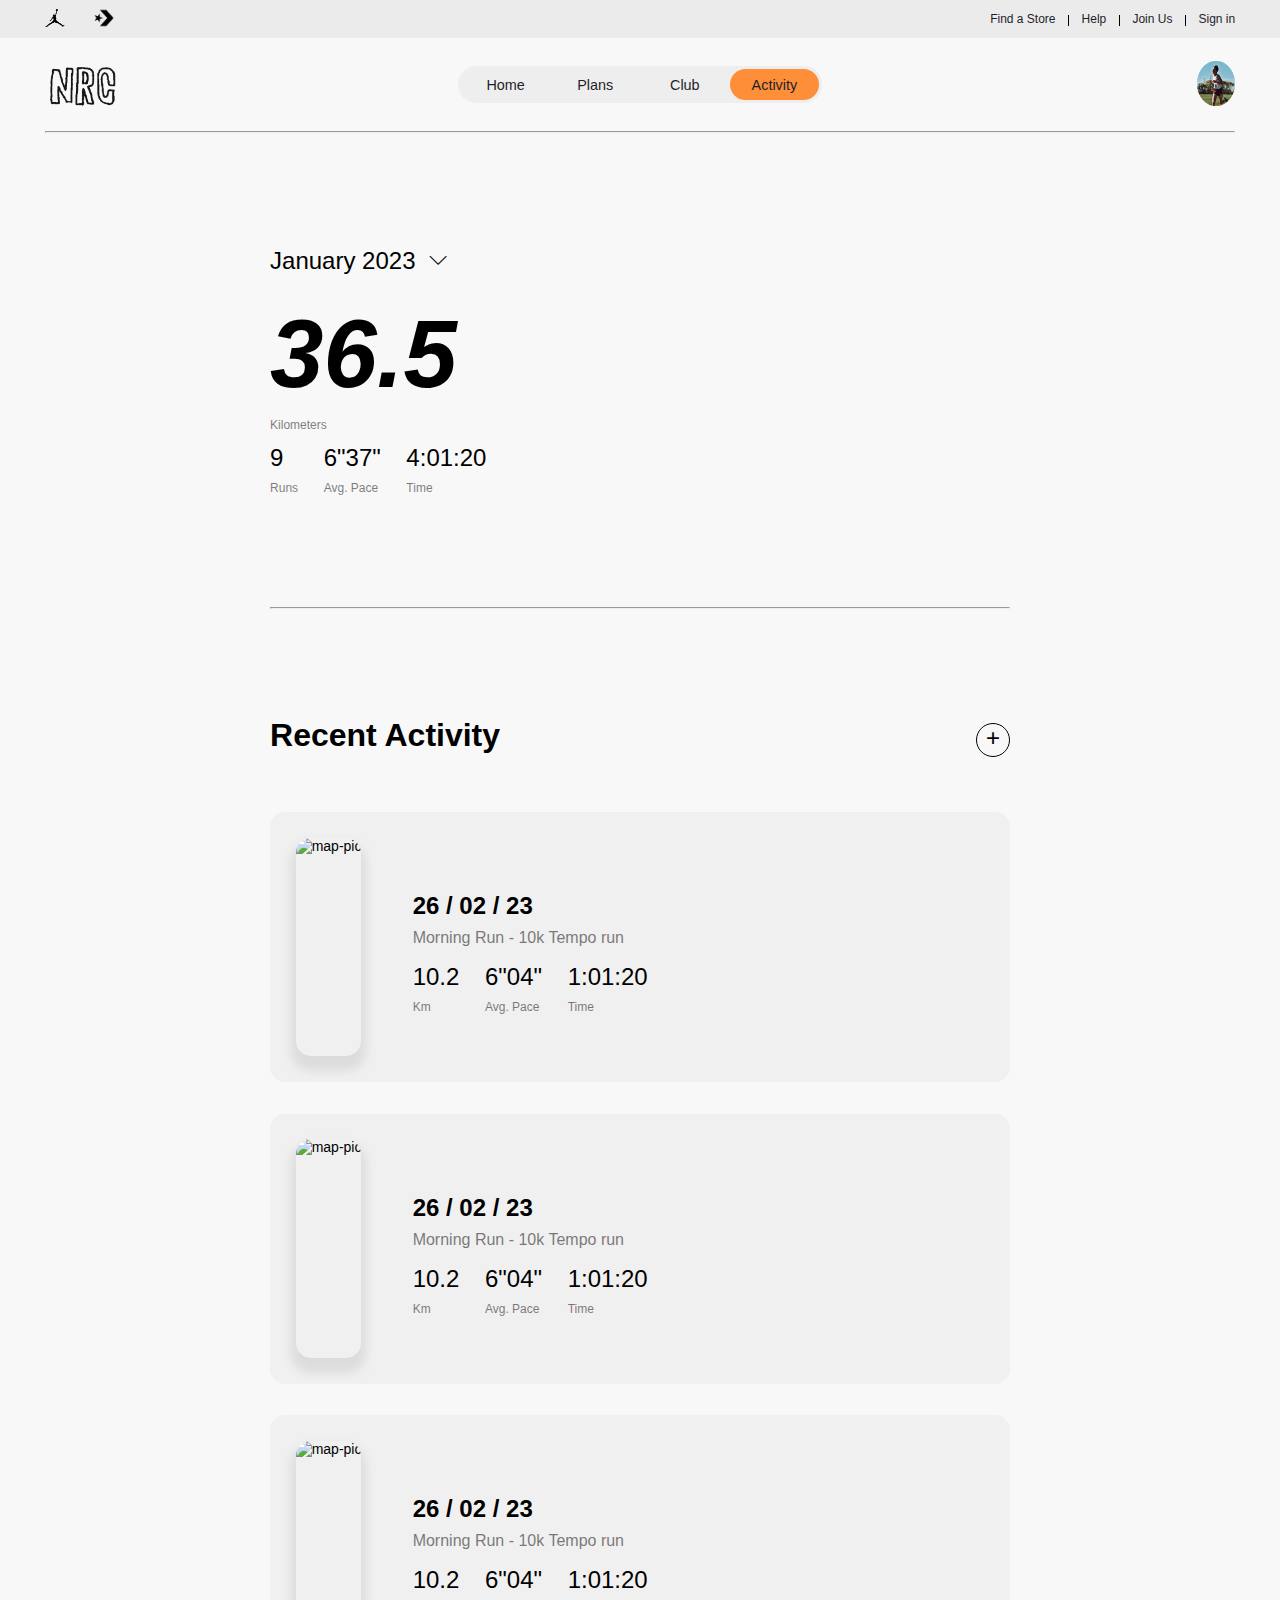
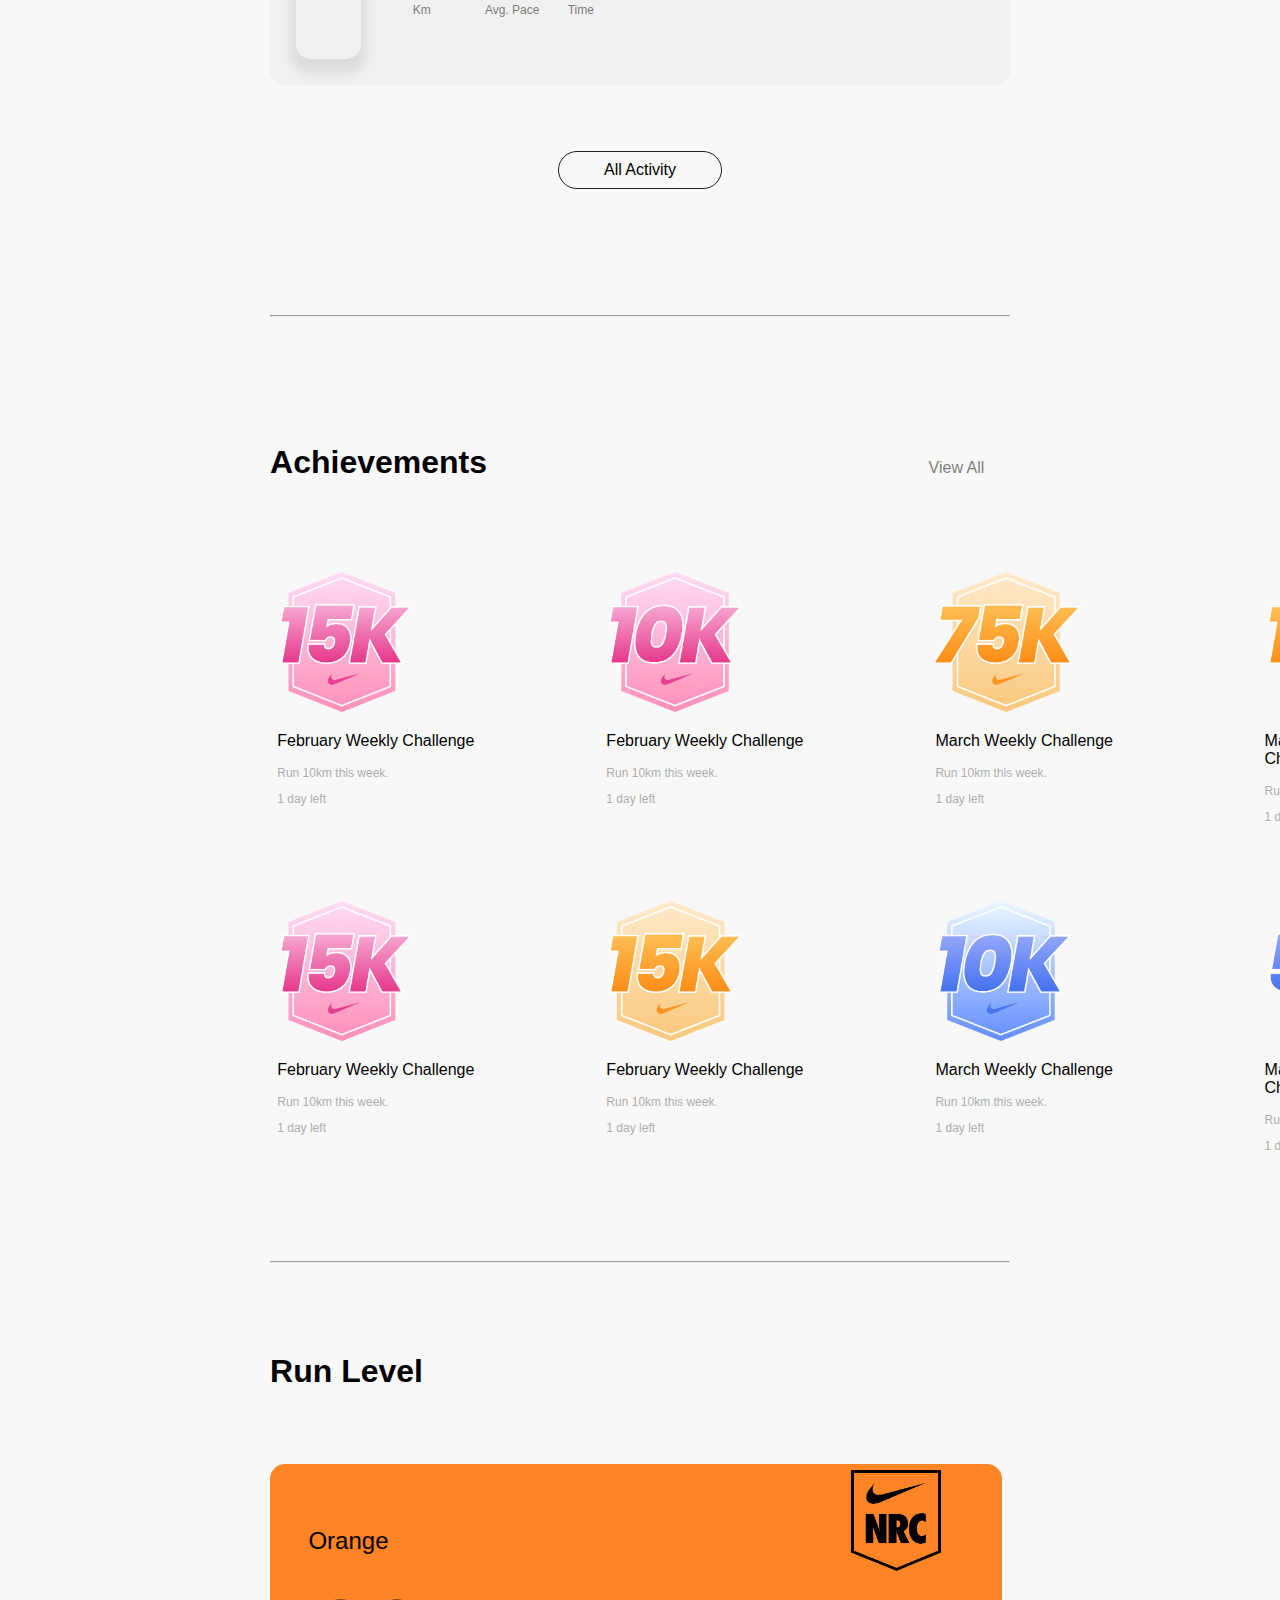
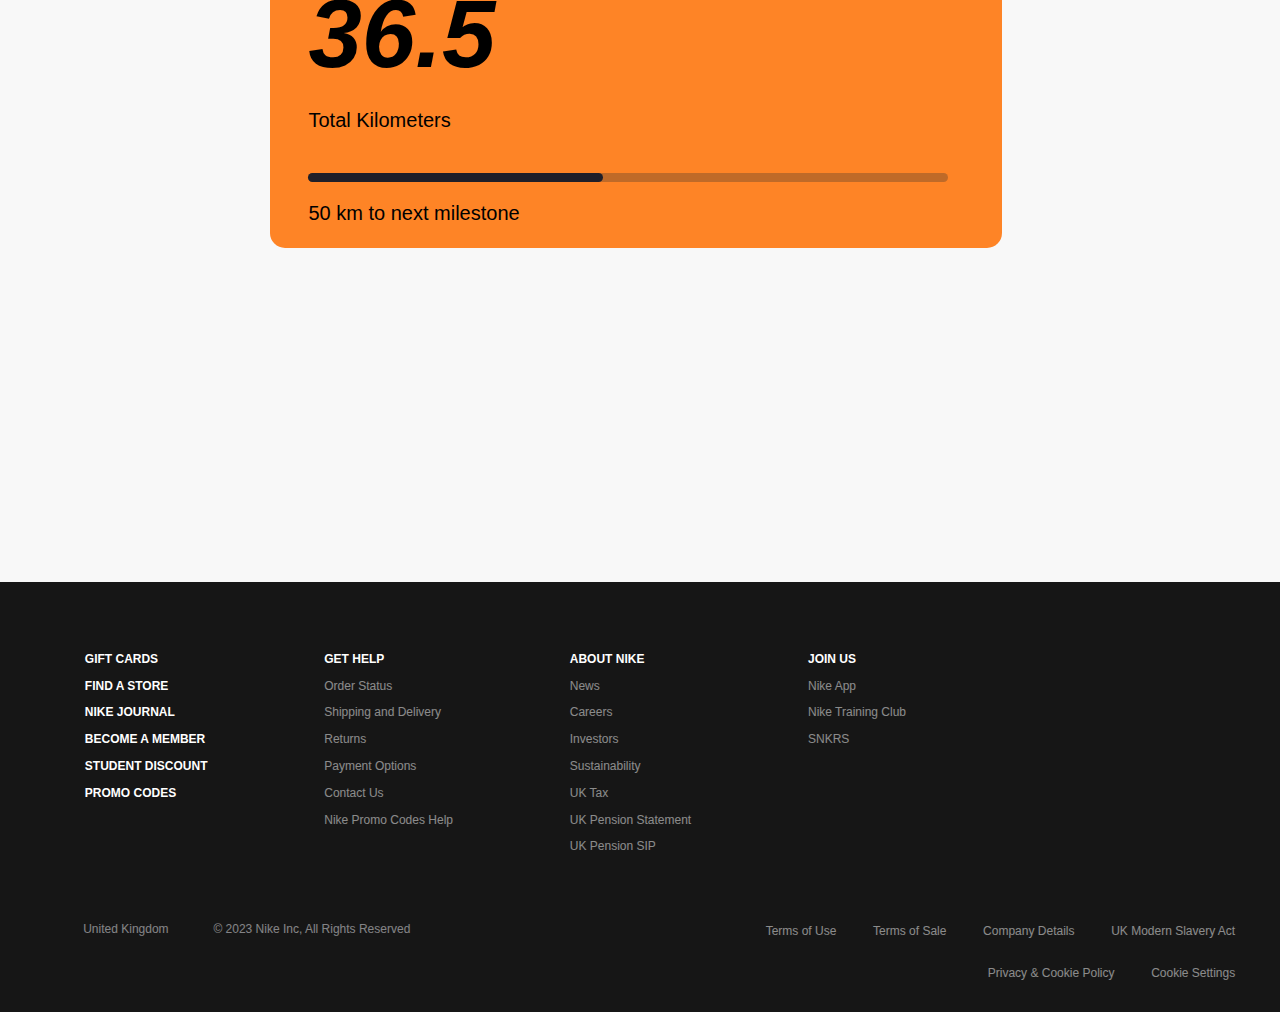
==== commit 70f907c9: "pfp and community pics" ====
--- a/indexActivity.html
+++ b/indexActivity.html
@@ -58,46 +58,46 @@
         </nav>
       </a>
     </span>
-    <nav class="pfpSizing ">
-      <img class="pfp show-modal-three " style="cursor: pointer;" src="Images/pfp.png" alt="ProfilePic" />
+    <nav class="pfpSizing">
+      <img class="user-pfp pfp show-modal-three" style="cursor: pointer" src="Images/friends/6.png" alt="ProfilePic" />
     </nav>
     <div class="modalThree hidden">
       <button class="close-modal-three">&times;</button>
-      <img class="pfp show-modal-three pfpModalImg" style="cursor: pointer;" src="Images/pfp.png" alt="ProfilePic" />
+      <img class="pfp show-modal-three pfpModalImg" style="cursor: pointer" src="Images/friends/6.png" alt="ProfilePic" />
       <h2>LEO ROBERTS</h2>
-      <hr class="divider">
-    <span class="friends">
-      <span class="friends-titles">
-      <p>FRIENDS</p>
-      <input type="text" placeholder="Add friends">
-    </span>
-      <span class="friend-list">
-        <span>
-        <img class="pfp show-modal-three " style="cursor: pointer;" src="Images/pfp.png" alt="ProfilePic" />
-        <p>Friend1</p>
+      <hr class="divider" />
+      <span class="friends">
+        <span class="friends-titles">
+          <p>FRIENDS</p>
+          <input type="text" placeholder="Add friends" />
+        </span>
+        <span class="friend-list">
+          <span>
+            <img class="pfp show-modal-three" style="cursor: pointer" src="Images/friends/1.png" alt="ProfilePic" />
+            <p>Mary Wintle</p>
+          </span>
+          <span>
+            <img class="pfp show-modal-three" style="cursor: pointer" src="Images/pfp.png" alt="ProfilePic" />
+            <p>Alice Becker</p>
+          </span>
+          <span>
+            <img class="pfp show-modal-three" style="cursor: pointer;" src="Images/friends/2.png" alt="ProfilePic" />
+            <p>Olivia White</p>
+          </span>
+          <span>
+            <img class="pfp show-modal-three" style="cursor: pointer" src="Images/friends/3.png" alt="ProfilePic" />
+            <p>Ben Kalebs</p>
+          </span>
+          <span>
+            <img class="pfp show-modal-three" style="cursor: pointer" src="Images/friends/4.png" alt="ProfilePic" />
+            <p>Chris Parker</p>
+          </span>
+          <span>
+            <img class="pfp show-modal-three" style="cursor: pointer" src="Images/friends/5.png" alt="ProfilePic" />
+            <p>Martin Sainz</p>
+          </span>
+        </span>
       </span>
-      <span>
-        <img class="pfp show-modal-three " style="cursor: pointer;" src="Images/pfp.png" alt="ProfilePic" />
-        <p>Friend1</p>
-      </span>
-      <span>
-        <img class="pfp show-modal-three " style="cursor: pointer;" src="Images/pfp.png" alt="ProfilePic" />
-        <p>Friend1</p>
-      </span>
-      <span>
-        <img class="pfp show-modal-three " style="cursor: pointer;" src="Images/pfp.png" alt="ProfilePic" />
-        <p>Friend1</p>
-      </span>
-      <span>
-        <img class="pfp show-modal-three " style="cursor: pointer;" src="Images/pfp.png" alt="ProfilePic" />
-        <p>Friend1</p>
-      </span>
-      <span>
-        <img class="pfp show-modal-three " style="cursor: pointer;" src="Images/pfp.png" alt="ProfilePic" />
-        <p>Friend1</p>
-      </span>
-      </span>
-    </span>
     </div>
   </section>
 
@@ -236,7 +236,7 @@
     </span>
 
     <div class="modal hidden">
-      <button class="close-modal">&times;</button>
+      <button class="close-modal"></button>
       <h2>All Activity</h2>
       <section>
         <div class="activity-picture">
@@ -335,7 +335,7 @@
         <p style="cursor: pointer;" class="viewAll show-modal-two">View All</p>
         <span>
           <div class="modalTwo hidden">
-            <button class="close-modal-two">&times;</button>
+            <button class="close-modal-two"></button>
             <h2>All Achievements</h2>
             <div class="grid-container" style="padding: 0px; padding-top: 3vh;">
               <div class="grid-item ">
@@ -541,7 +541,10 @@
     </span>
 
   </div>
-  <div class="overlay hidden"></div>
+  <div class="overlay hidden">
+
+    <button class="close-modal-Four">✕</button>
+  </div>
   <!--FOOTER---------------------------------->
   <footer>
     <div class="footer-lists">
--- a/style.css
+++ b/style.css
@@ -134,12 +134,19 @@
 
 .pfp {
   height: 5vh;
+
+
+}
+
+.user-pfp {
+  width: 3vw;
 }
 
 .pfpSizing {
   flex: 1;
   text-align: end;
 }
+
 
 .hr2 {
   margin: 0px;
@@ -469,6 +476,7 @@
   width: 100%;
   height: 100%;
   object-fit: cover;
+  
 }
 
 .swiper {
@@ -493,10 +501,10 @@
 .close-modal-three,
 .close-modal-Four {
   position: absolute;
-  top: 0vh;
-  right: 1.5vw;
-  font-size: 4rem;
-  color: #333;
+  top: 12vh;
+  right: 9vw;
+  font-size: 2rem;
+  color: #f3f3f3;
   cursor: pointer;
   border: none;
   background: none;
@@ -520,13 +528,12 @@
   max-height: 50vh;
   background-color: #f8f8f8;
   padding: 6rem;
-  border-radius: 5px;
   box-shadow: 0 3rem 5rem rgba(0, 0, 0, 0.3);
   z-index: 10;
   position: fixed;
   overflow: scroll;
   overflow-x: hidden;
-  border-radius: 40px;
+  border-radius: 25px;
 }
 
 .modal::-webkit-scrollbar {
@@ -628,31 +635,56 @@
 .map-row {
   display: flex;
 gap: 3vw;
+
 }
 
 .modal-maps {
-  padding-top: 5vh;
   flex-direction: column;
   display: flex;
   align-items: center;
   font-weight: 400;
   font-size: 1.25rem;
-  
 }
 
 .modal-map-pic {
-  width: 17.5vw;
+  width: 28vw;
   border-radius: 15px;
-
 
 }
 
 .map-text {
   padding: 1vw;
-  width: 86%;
-  border-radius: 15px;
-  background-color: #cbcbcb28;
-text-align: center;
-}
-
-
+  width: 93%;
+  height: 7.3vh;
+  border-bottom-left-radius: 15px;
+  border-bottom-right-radius: 15px;
+  background-color: #e2e2e2db;
+
+display: flex;
+justify-content: flex-start;
+align-items: center;
+position: relative;
+bottom: 10.7vh;
+}
+
+
+/*-------ACTIVITY.CSS COPY */
+
+
+.left-overalls {
+  display: flex;
+  gap: 3vw;
+}
+
+.overall-descript {
+  opacity: 50%;
+  margin-top: 0.5vh;
+  font-size: 0.75rem;
+}
+
+.overall-numbers {
+  font-size: 1.25rem;
+  font-weight: 500;
+  margin-bottom: 0%;
+  margin: 0px;
+}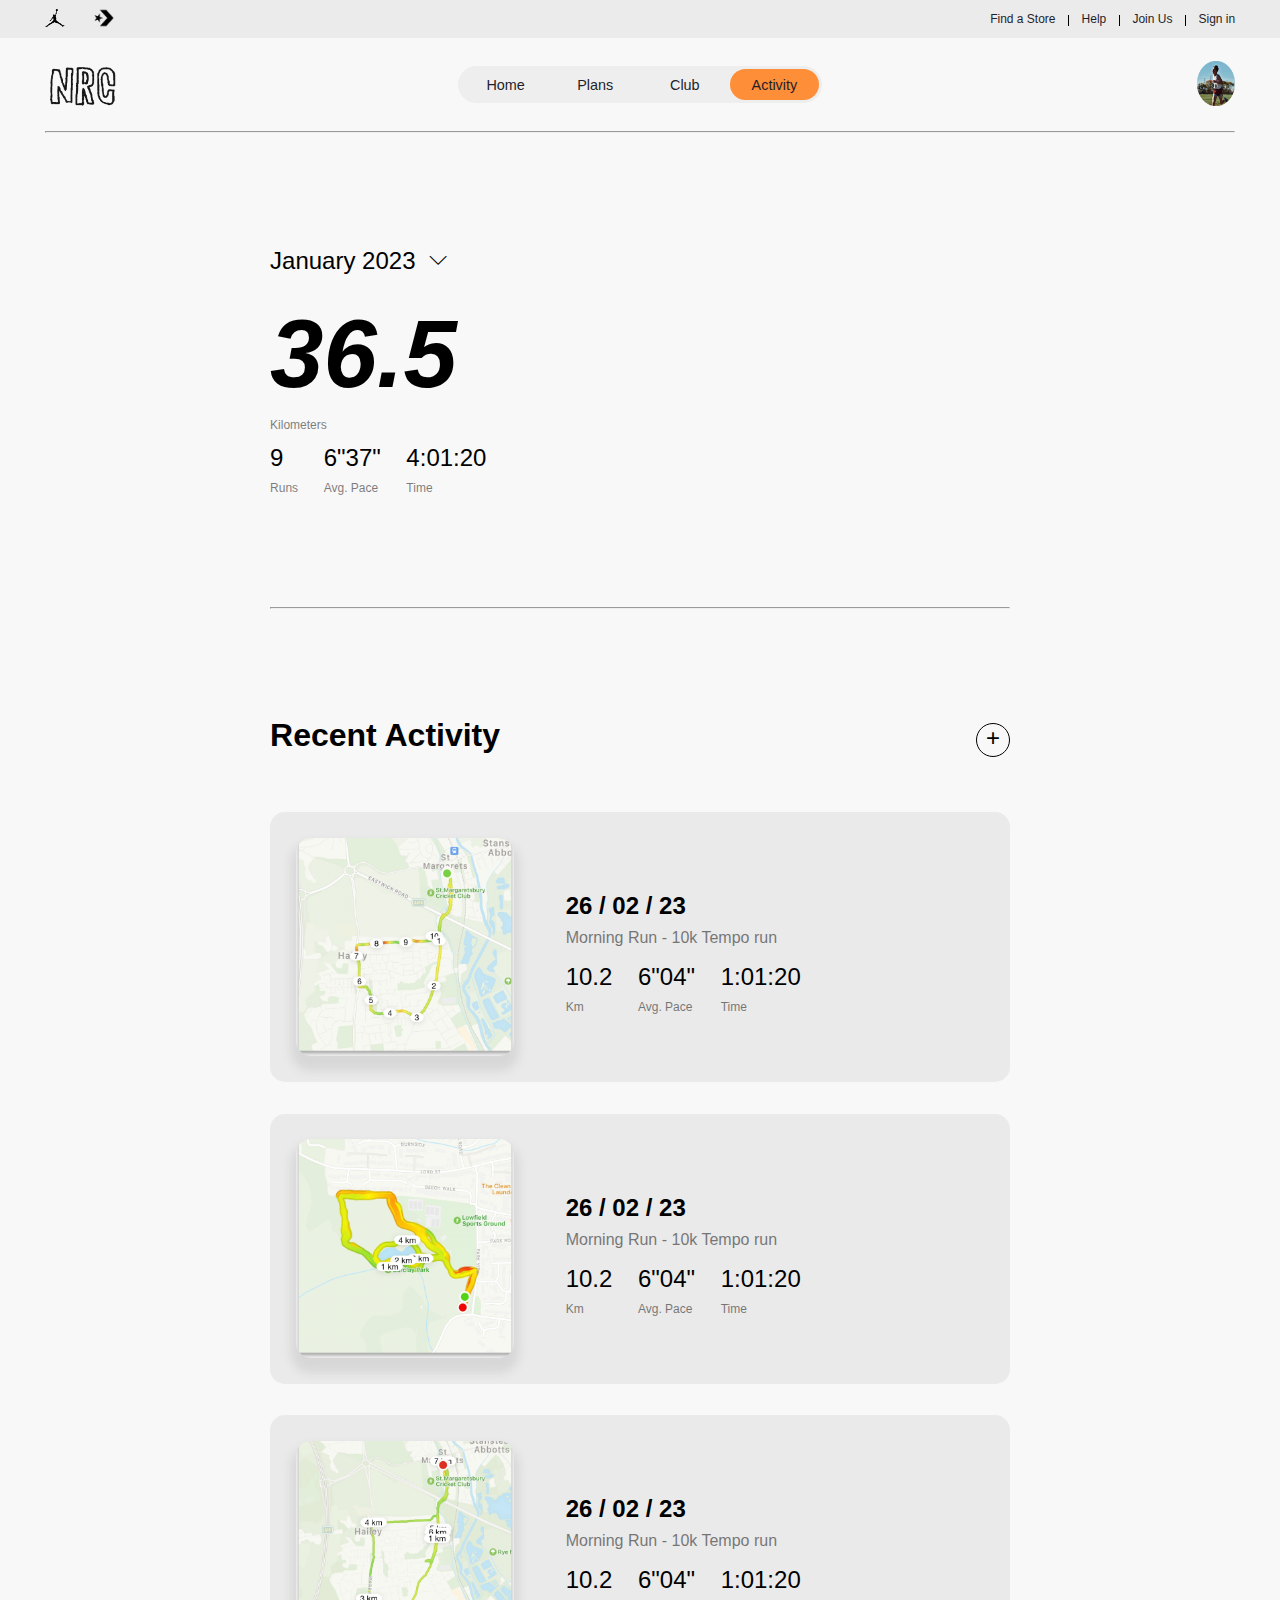
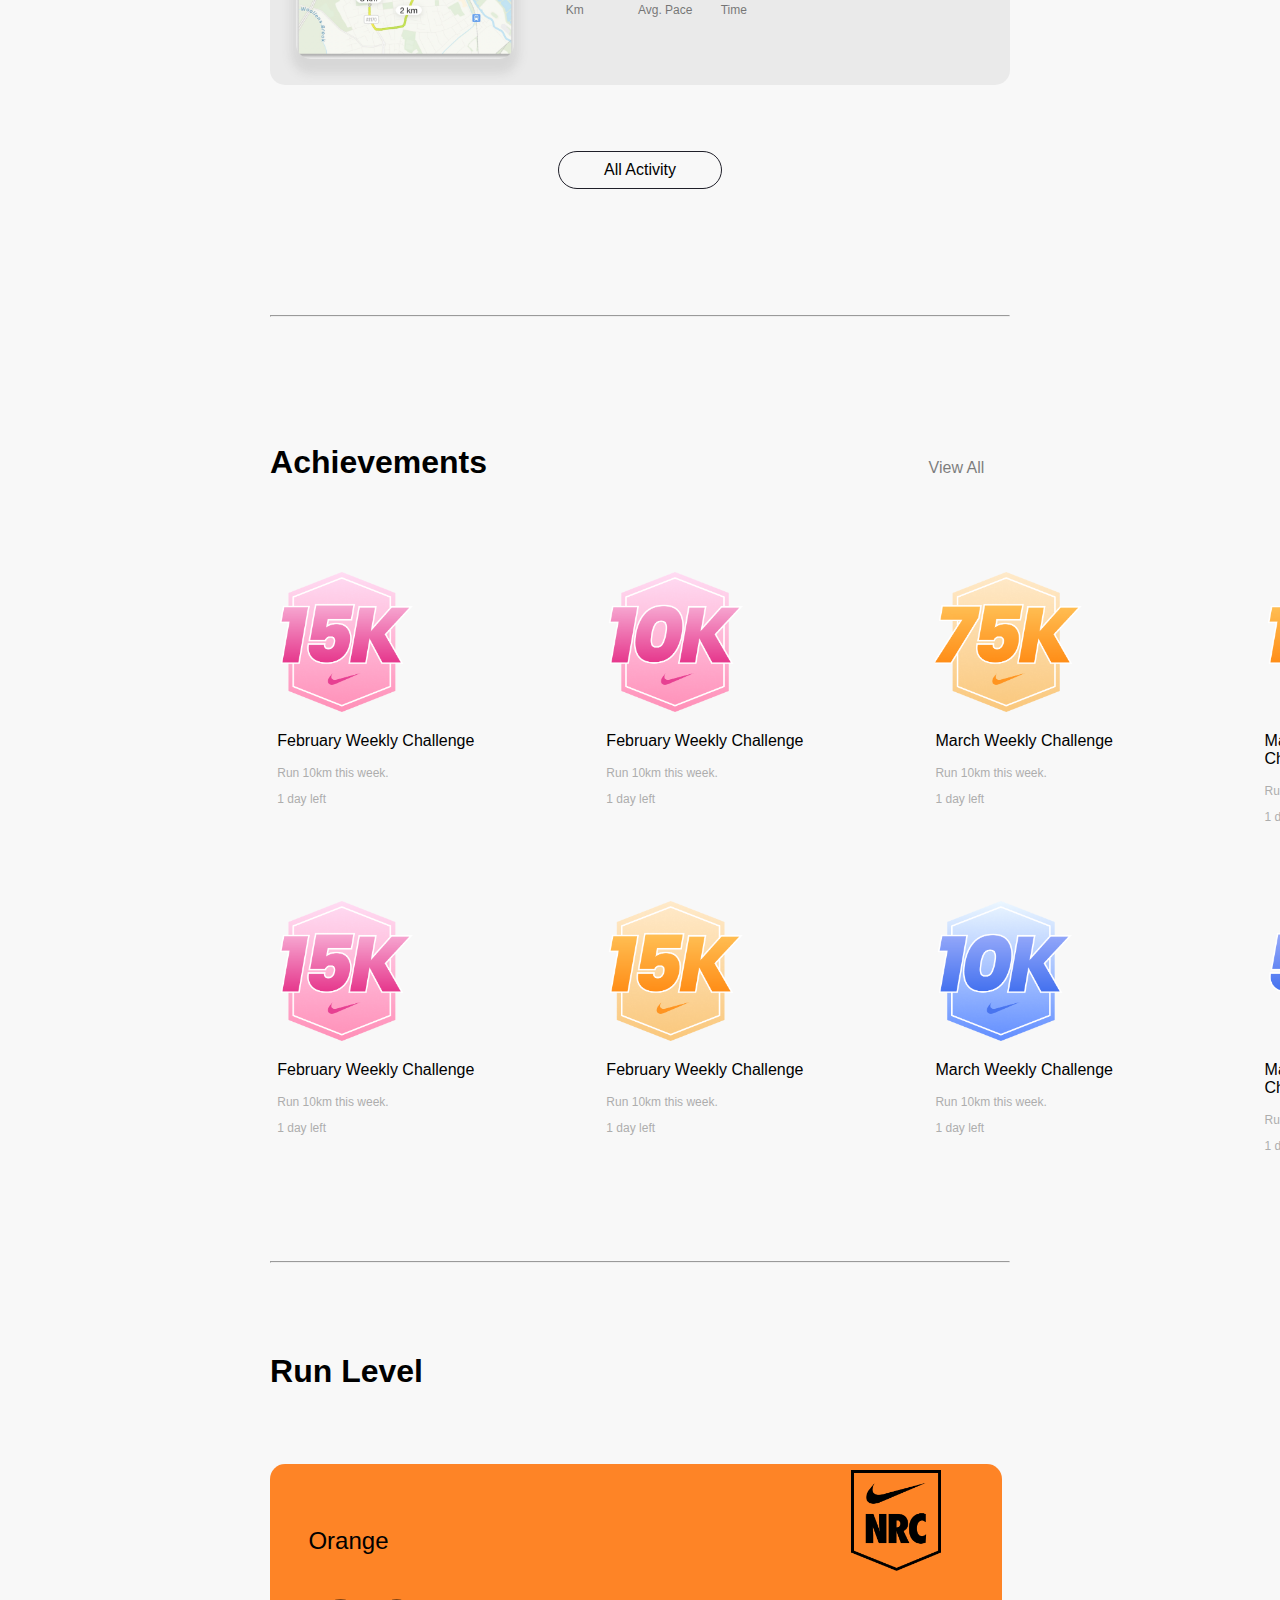
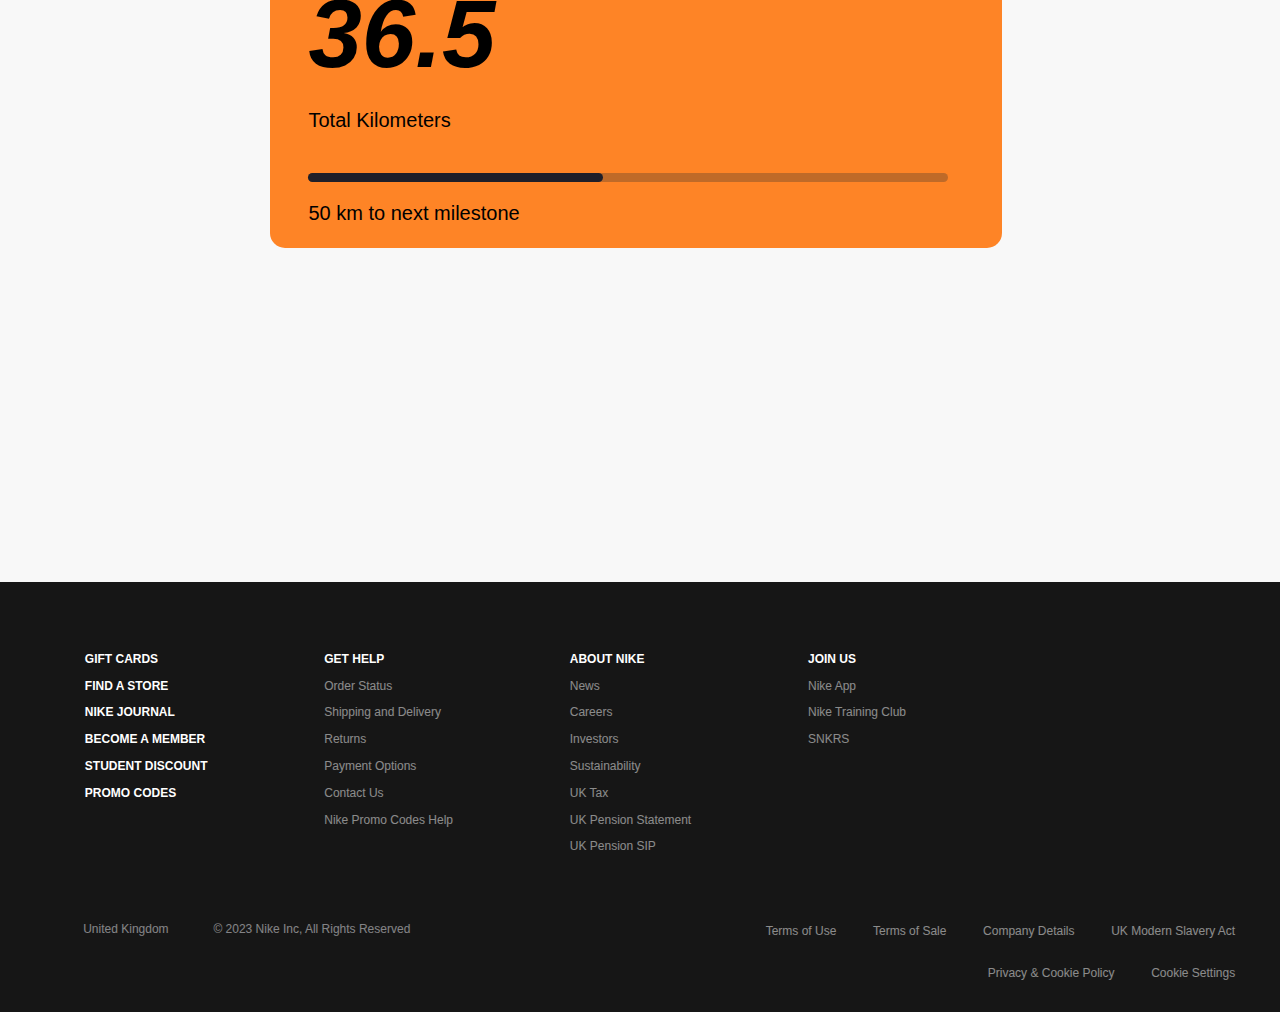
==== commit a7555eb8: "UI changes to the community section" ====
--- a/indexActivity.html
+++ b/indexActivity.html
@@ -150,7 +150,7 @@
 
     <section class="activity-pics">
       <div class="activity-picture">
-        <img class="route" src="Images/map4.png" alt="map-pic" />
+        <img class="route" src="Images/maps/14.png" alt="map-pic" />
 
         <div class="right-run">
           <div>
@@ -177,7 +177,7 @@
         </div>
       </div>
       <div class="activity-picture">
-        <img class="route" src="Images/map4.png" alt="map-pic" />
+        <img class="route" src="Images/maps/2.png" alt="map-pic" />
 
         <div class="right-run">
           <div>
@@ -204,7 +204,7 @@
         </div>
       </div>
       <div class="activity-picture">
-        <img class="route" src="Images/map4.png" alt="map-pic" />
+        <img class="route" src="Images/maps/5.png" alt="map-pic" />
 
         <div class="right-run">
           <div>
@@ -240,7 +240,7 @@
       <h2>All Activity</h2>
       <section>
         <div class="activity-picture">
-          <img class="route" src="Images/map4.png" alt="map-pic" />
+          <img class="route" src="Images/maps/1.png" alt="map-pic" />
 
           <div class="right-run">
             <div>
@@ -267,7 +267,7 @@
           </div>
         </div>
         <div class="activity-picture">
-          <img class="route" src="Images/map4.png" alt="map-pic" />
+          <img class="route" src="Images/maps/10.png" alt="map-pic" />
 
           <div class="right-run">
             <div>
@@ -294,7 +294,7 @@
           </div>
         </div>
         <div class="activity-picture">
-          <img class="route" src="Images/map4.png" alt="map-pic" />
+          <img class="route" src="Images/maps/12.png" alt="map-pic" />
 
           <div class="right-run">
             <div>
--- a/style.css
+++ b/style.css
@@ -97,14 +97,14 @@
   font-size: 0.9rem;
   flex: 0.5;
   background-color: #dedede63;
-  padding:0.25vw;
+  padding: 0.25vw;
   border-radius: 80px;
 }
 
 .navBtnsStyle {
   display: flex;
   gap: 50px;
-border-radius: 80px;
+  border-radius: 80px;
   width: 7vw;
   height: 3.5vh;
   margin: 0px;
@@ -134,8 +134,6 @@
 
 .pfp {
   height: 5vh;
-
-
 }
 
 .user-pfp {
@@ -147,13 +145,12 @@
   text-align: end;
 }
 
-
 .hr2 {
   margin: 0px;
 }
 
 .navBtnsStyle:hover {
-  background-color:  rgba(255, 138, 49, 0.965);
+  background-color: rgba(255, 138, 49, 0.965);
 }
 
 .nav--hidden {
@@ -216,7 +213,7 @@
 }
 
 .green {
-  background-color:  rgba(255, 138, 49, 0.965);
+  background-color: rgba(255, 138, 49, 0.965);
 }
 
 /*--------------------------------------COMMUNITY*/
@@ -262,7 +259,13 @@
 
 .scrollPic {
   height: 400px;
-  width: 400px;
+  width: 100px;
+  background-color: #858585;
+}
+
+.map-img {
+  width: 2px;
+  height: 2px;
 }
 
 .viewScrollSection {
@@ -285,6 +288,50 @@
 .activeBtn {
   background-color: #e1e1e1;
   color: #1f1f29;
+}
+
+.comBox {
+  flex-direction: column;
+  border-radius: 15px;
+}
+
+.com-img-outer {
+  height: 60%;
+  width: 87%;
+}
+
+.com-img-inner {
+  border-radius: 15px;
+  box-shadow: 0px 10px 20px 0px rgba(0, 0, 0, 0.264);
+  position: relative;
+  top: 1vh;
+}
+
+.user-tag {
+  line-height: 0.75vh;
+  text-align: left;
+  padding-bottom: 1vh;
+  width: 72%;
+  padding-top: 3vh;
+}
+
+.user-tag p:first-child {
+  font-size: 1.25rem;
+  font-weight: bold;
+}
+
+.user-tag p:last-child {
+  font-size: 0.8rem;
+  opacity: 50%;
+}
+
+.user-stats {
+  display: flex;
+  gap: 3vw;
+}
+
+.user-stats span{
+  text-align: left;
 }
 
 /*--------------------------------------COACHSEC*/
@@ -426,7 +473,6 @@
 
 .footerBottomRight span {
   display: flex;
-  
 }
 
 .footerBottom {
@@ -434,11 +480,10 @@
   padding-left: 3vw;
 }
 
-.footerTitle{
+.footerTitle {
   color: white;
   font-size: 0.75rem;
 }
-
 
 /*--------------------------------------SWIPER*/
 
@@ -462,6 +507,10 @@
   height: 53vh;
 }
 
+.swiper-community {
+  width: 75%;
+}
+
 .swiper-slide {
   text-align: center;
   font-size: 18px;
@@ -476,17 +525,12 @@
   width: 100%;
   height: 100%;
   object-fit: cover;
-  
+  background-color: rgb(255, 255, 255);
 }
 
 .swiper {
   margin-left: auto;
   margin-right: auto;
-}
-
-.comBox {
-  flex-direction: column;
-  height: 50vh;
 }
 
 .mySwiper3 {
@@ -552,7 +596,6 @@
   display: none;
 }
 
-
 .overlay {
   position: absolute;
   top: 0;
@@ -634,8 +677,7 @@
 
 .map-row {
   display: flex;
-gap: 3vw;
-
+  gap: 3vw;
 }
 
 .modal-maps {
@@ -649,7 +691,6 @@
 .modal-map-pic {
   width: 28vw;
   border-radius: 15px;
-
 }
 
 .map-text {
@@ -660,16 +701,14 @@
   border-bottom-right-radius: 15px;
   background-color: #e2e2e2db;
 
-display: flex;
-justify-content: flex-start;
-align-items: center;
-position: relative;
-bottom: 10.7vh;
-}
-
+  display: flex;
+  justify-content: flex-start;
+  align-items: center;
+  position: relative;
+  bottom: 10.7vh;
+}
 
 /*-------ACTIVITY.CSS COPY */
-
 
 .left-overalls {
   display: flex;
@@ -687,4 +726,4 @@
   font-weight: 500;
   margin-bottom: 0%;
   margin: 0px;
-}+}
--- a/activity.css
+++ b/activity.css
@@ -38,7 +38,7 @@
   margin-top: 3.5vh;
   margin-bottom: 3.5vh;
   height: 30vh;
-  background-color: rgb(241, 240, 240);
+  background-color: rgb(234, 234, 234);
   border-radius: 15px;
 }
 
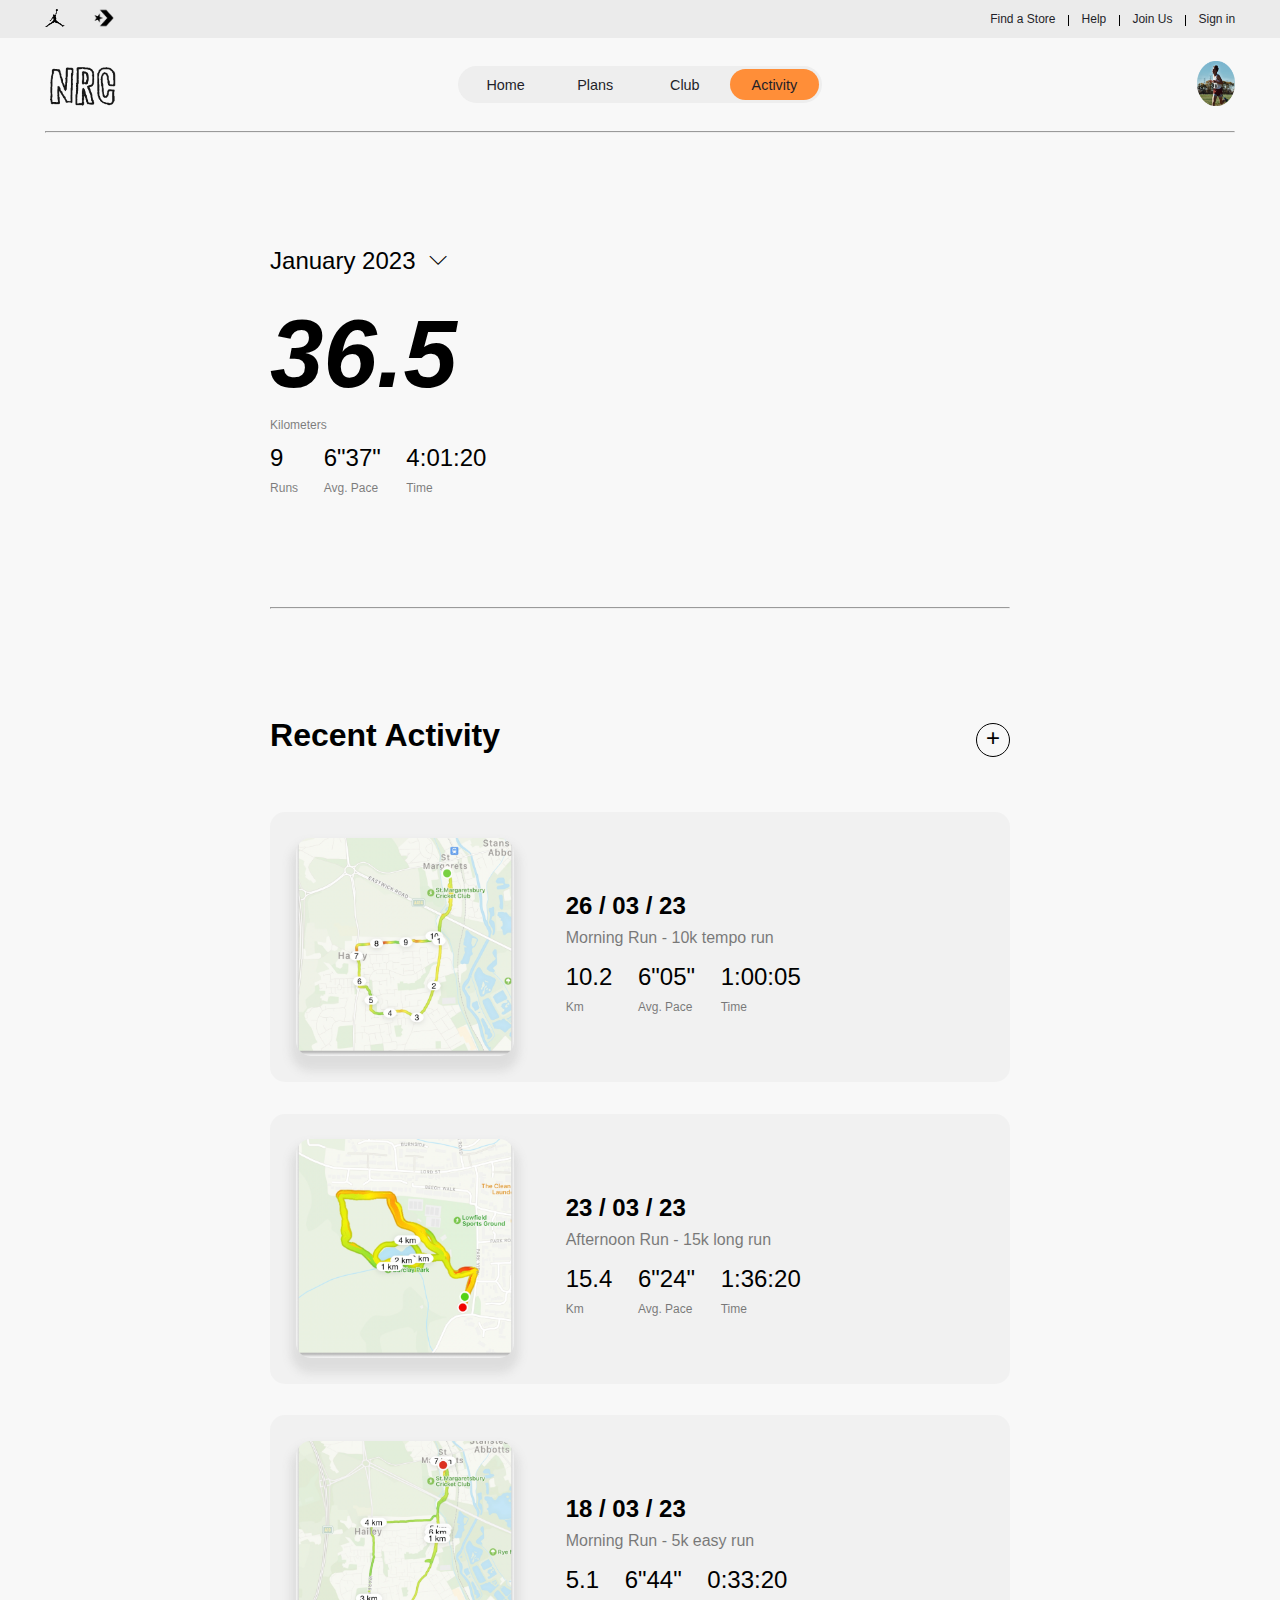
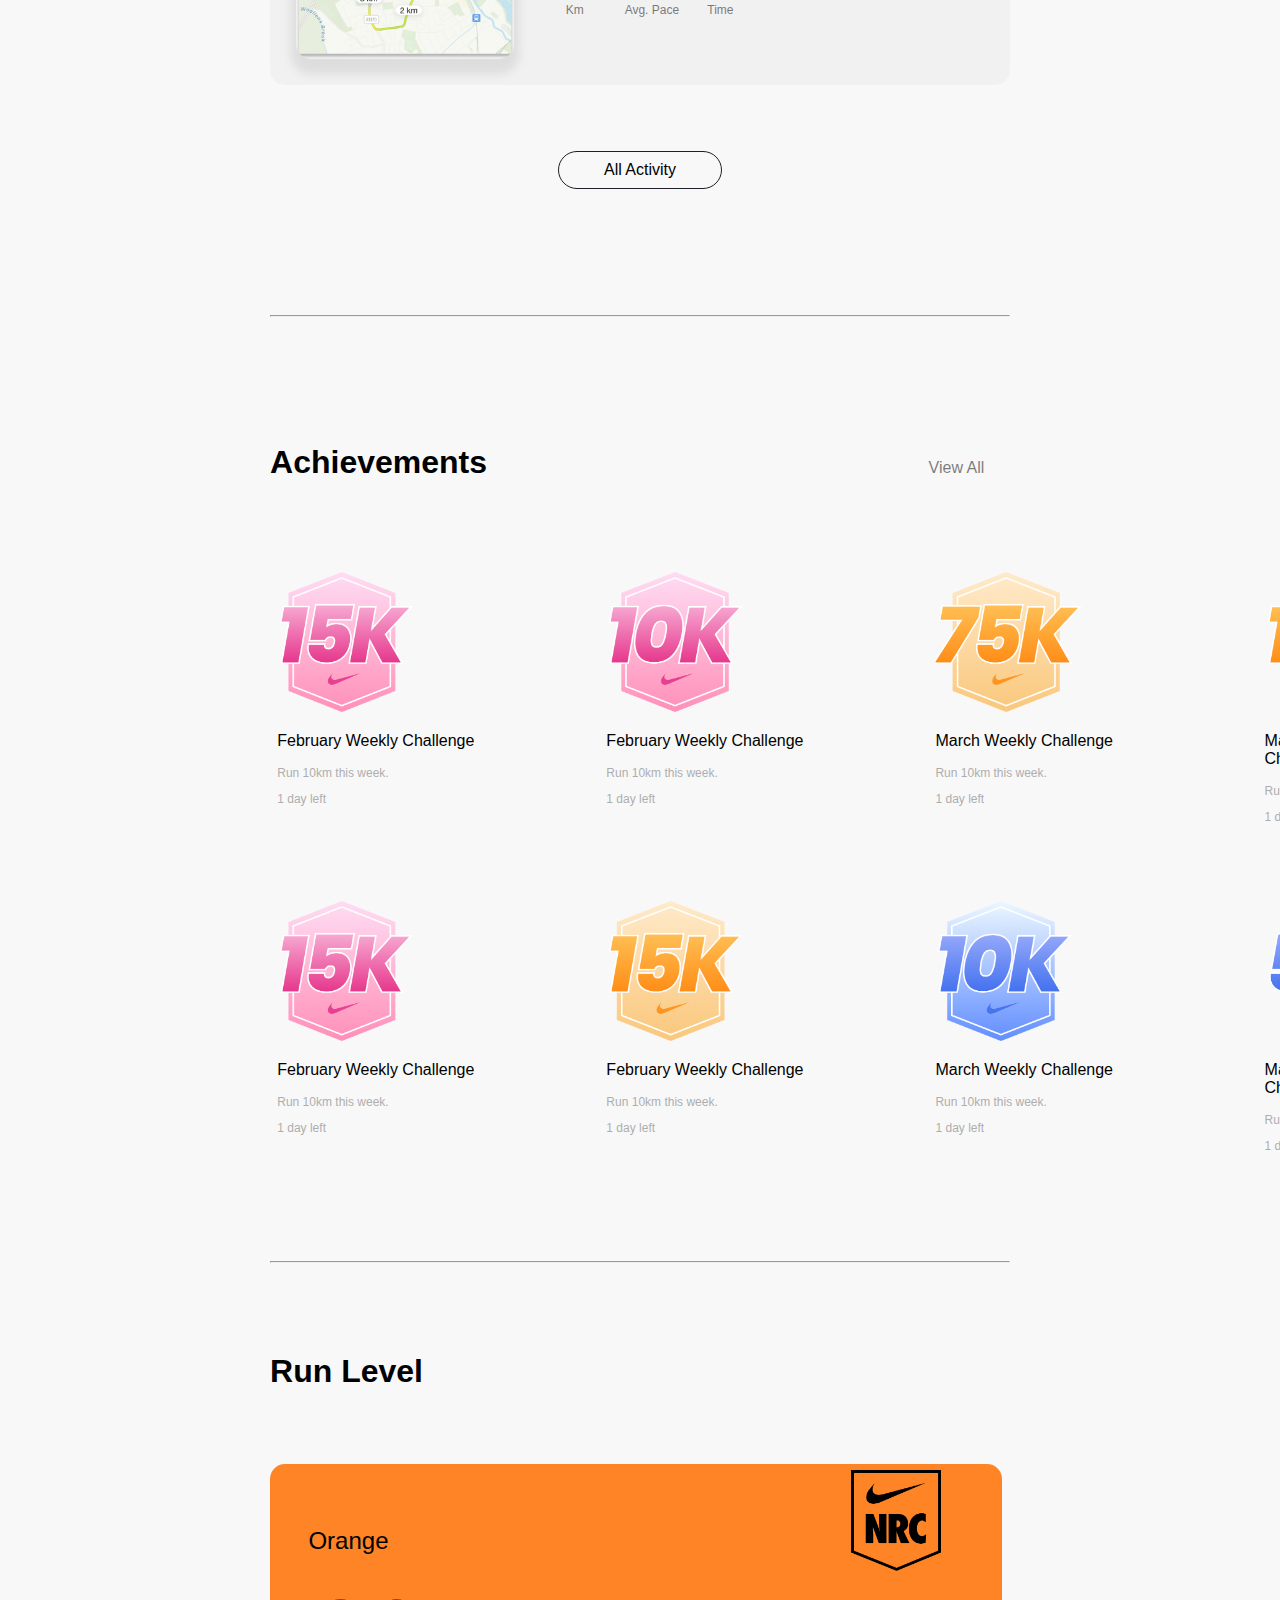
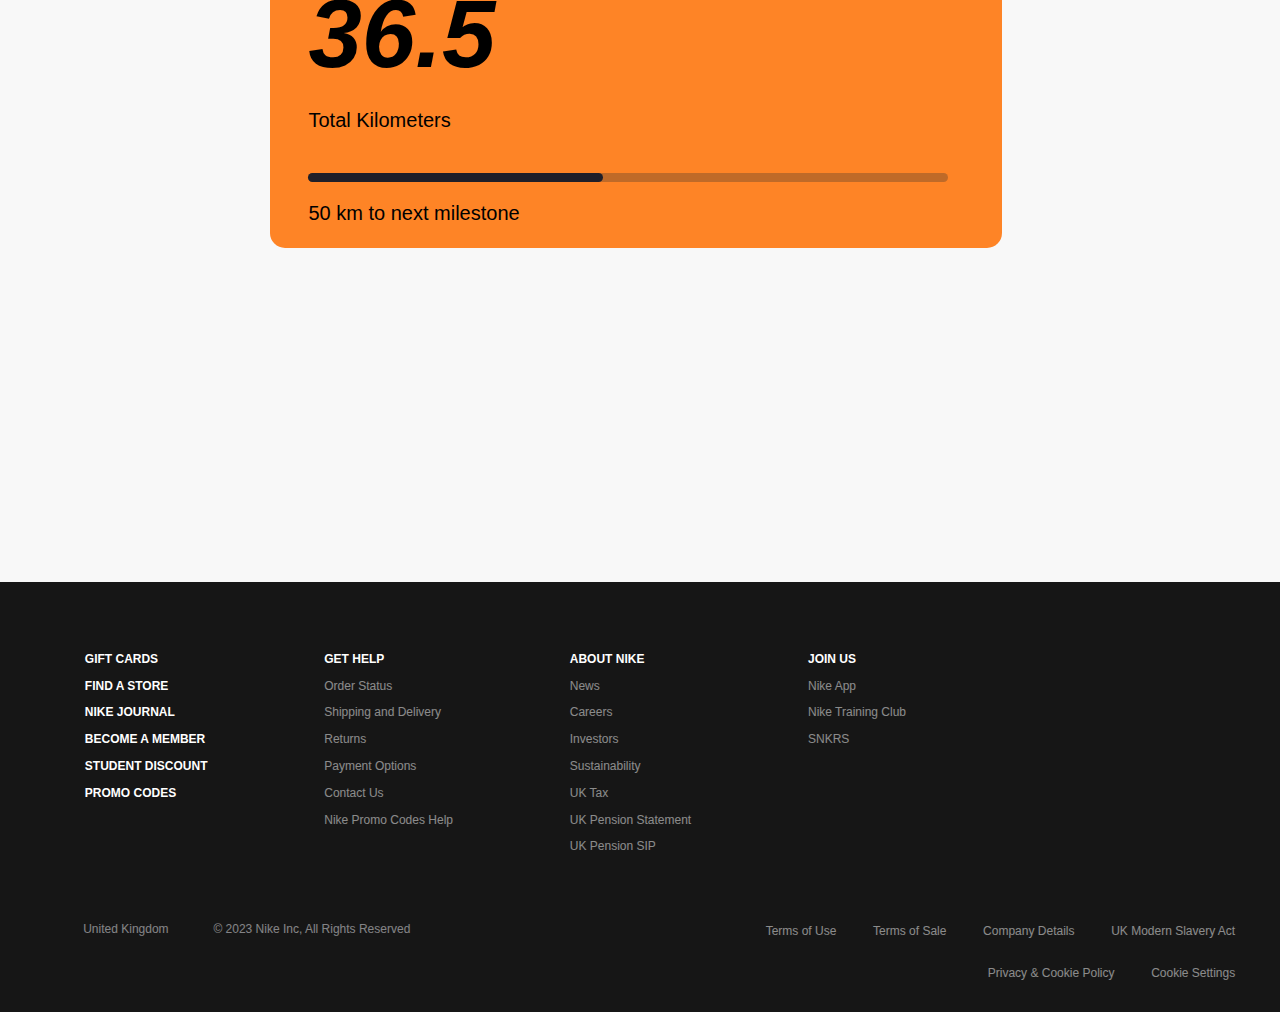
==== commit 1e906021: "stat changes" ====
--- a/indexActivity.html
+++ b/indexActivity.html
@@ -155,8 +155,8 @@
         <div class="right-run">
           <div>
             <span>
-              <p class="run-date">26 / 02 / 23</p>
-              <p class="run-title">Morning Run - 10k Tempo run</p>
+              <p class="run-date">26 / 03 / 23</p>
+              <p class="run-title">Morning Run - 10k tempo run</p>
             </span>
           </div>
 
@@ -166,11 +166,11 @@
               <p class="overall-descript">Km</p>
             </span>
             <span>
-              <p class="overall-numbers">6"04"</p>
+              <p class="overall-numbers">6"05"</p>
               <p class="overall-descript">Avg. Pace</p>
             </span>
             <span>
-              <p class="overall-numbers">1:01:20</p>
+              <p class="overall-numbers">1:00:05</p>
               <p class="overall-descript">Time</p>
             </span>
           </div>
@@ -182,22 +182,22 @@
         <div class="right-run">
           <div>
             <span>
-              <p class="run-date">26 / 02 / 23</p>
-              <p class="run-title">Morning Run - 10k Tempo run</p>
+              <p class="run-date">23 / 03 / 23</p>
+              <p class="run-title">Afternoon Run - 15k long run</p>
             </span>
           </div>
 
           <div class="left-overalls run-stats">
             <span>
-              <p class="overall-numbers">10.2</p>
+              <p class="overall-numbers">15.4</p>
               <p class="overall-descript">Km</p>
             </span>
             <span>
-              <p class="overall-numbers">6"04"</p>
+              <p class="overall-numbers">6"24"</p>
               <p class="overall-descript">Avg. Pace</p>
             </span>
             <span>
-              <p class="overall-numbers">1:01:20</p>
+              <p class="overall-numbers">1:36:20</p>
               <p class="overall-descript">Time</p>
             </span>
           </div>
@@ -209,22 +209,22 @@
         <div class="right-run">
           <div>
             <span>
-              <p class="run-date">26 / 02 / 23</p>
-              <p class="run-title">Morning Run - 10k Tempo run</p>
+              <p class="run-date">18 / 03 / 23</p>
+              <p class="run-title">Morning Run - 5k easy run</p>
             </span>
           </div>
 
           <div class="left-overalls run-stats">
             <span>
-              <p class="overall-numbers">10.2</p>
+              <p class="overall-numbers">5.1</p>
               <p class="overall-descript">Km</p>
             </span>
             <span>
-              <p class="overall-numbers">6"04"</p>
+              <p class="overall-numbers">6"44"</p>
               <p class="overall-descript">Avg. Pace</p>
             </span>
             <span>
-              <p class="overall-numbers">1:01:20</p>
+              <p class="overall-numbers">0:33:20</p>
               <p class="overall-descript">Time</p>
             </span>
           </div>
@@ -245,22 +245,22 @@
           <div class="right-run">
             <div>
               <span>
-                <p class="run-date">26 / 02 / 23</p>
-                <p class="run-title">Morning Run - 10k Tempo run</p>
+                <p class="run-date">16 / 03 / 23</p>
+                <p class="run-title">Evening Run - 2k run</p>
               </span>
             </div>
 
             <div class="left-overalls run-stats">
               <span>
-                <p class="overall-numbers">10.2</p>
+                <p class="overall-numbers">2.2</p>
                 <p class="overall-descript">Km</p>
               </span>
               <span>
-                <p class="overall-numbers">6"04"</p>
+                <p class="overall-numbers">5"24"</p>
                 <p class="overall-descript">Avg. Pace</p>
               </span>
               <span>
-                <p class="overall-numbers">1:01:20</p>
+                <p class="overall-numbers">0:10:48</p>
                 <p class="overall-descript">Time</p>
               </span>
             </div>
@@ -272,22 +272,22 @@
           <div class="right-run">
             <div>
               <span>
-                <p class="run-date">26 / 02 / 23</p>
-                <p class="run-title">Morning Run - 10k Tempo run</p>
+                <p class="run-date">14 / 04 / 23</p>
+                <p class="run-title">Afternoon Run - 10k easy run</p>
               </span>
             </div>
 
             <div class="left-overalls run-stats">
               <span>
-                <p class="overall-numbers">10.2</p>
+                <p class="overall-numbers">10.5</p>
                 <p class="overall-descript">Km</p>
               </span>
               <span>
-                <p class="overall-numbers">6"04"</p>
+                <p class="overall-numbers">6"34"</p>
                 <p class="overall-descript">Avg. Pace</p>
               </span>
               <span>
-                <p class="overall-numbers">1:01:20</p>
+                <p class="overall-numbers">1:05:40</p>
                 <p class="overall-descript">Time</p>
               </span>
             </div>
@@ -299,22 +299,22 @@
           <div class="right-run">
             <div>
               <span>
-                <p class="run-date">26 / 02 / 23</p>
-                <p class="run-title">Morning Run - 10k Tempo run</p>
+                <p class="run-date">10 / 03 / 23</p>
+                <p class="run-title">Morning Run - 20k run</p>
               </span>
             </div>
 
             <div class="left-overalls run-stats">
               <span>
-                <p class="overall-numbers">10.2</p>
+                <p class="overall-numbers">20.2</p>
                 <p class="overall-descript">Km</p>
               </span>
               <span>
-                <p class="overall-numbers">6"04"</p>
+                <p class="overall-numbers">6"39"</p>
                 <p class="overall-descript">Avg. Pace</p>
               </span>
               <span>
-                <p class="overall-numbers">1:01:20</p>
+                <p class="overall-numbers">2:22:34</p>
                 <p class="overall-descript">Time</p>
               </span>
             </div>
--- a/style.css
+++ b/style.css
@@ -727,3 +727,38 @@
   margin-bottom: 0%;
   margin: 0px;
 }
+
+/*-------------------HOVER EFFECT FOR COACHING SECTION----------*/
+
+
+/* relevant styles */
+.img__wrap {
+  position: relative;
+}
+
+.img__description {
+  position: absolute;
+  top: 0;
+  bottom:0;
+  left: 0;
+  right: 0;
+  background: rgba(38, 38, 38, 0.523);
+  color: #fff;
+  visibility: hidden;
+  opacity: 0;
+  font-weight: bolder;
+  font-size: 2rem;
+  text-align: left;
+  padding-left: 2vw;
+  padding-right: 2vw;
+  padding-top: 30vh;
+margin-top: 0px;
+margin-bottom: 0px;
+  /* transition effect. not necessary */
+  transition: opacity .2s, visibility .2s;
+}
+
+.img__wrap:hover .img__description {
+  visibility: visible;
+  opacity: 1;
+}--- a/activity.css
+++ b/activity.css
@@ -38,7 +38,7 @@
   margin-top: 3.5vh;
   margin-bottom: 3.5vh;
   height: 30vh;
-  background-color: rgb(234, 234, 234);
+  background-color: rgba(234, 234, 234, 0.464);
   border-radius: 15px;
 }
 
